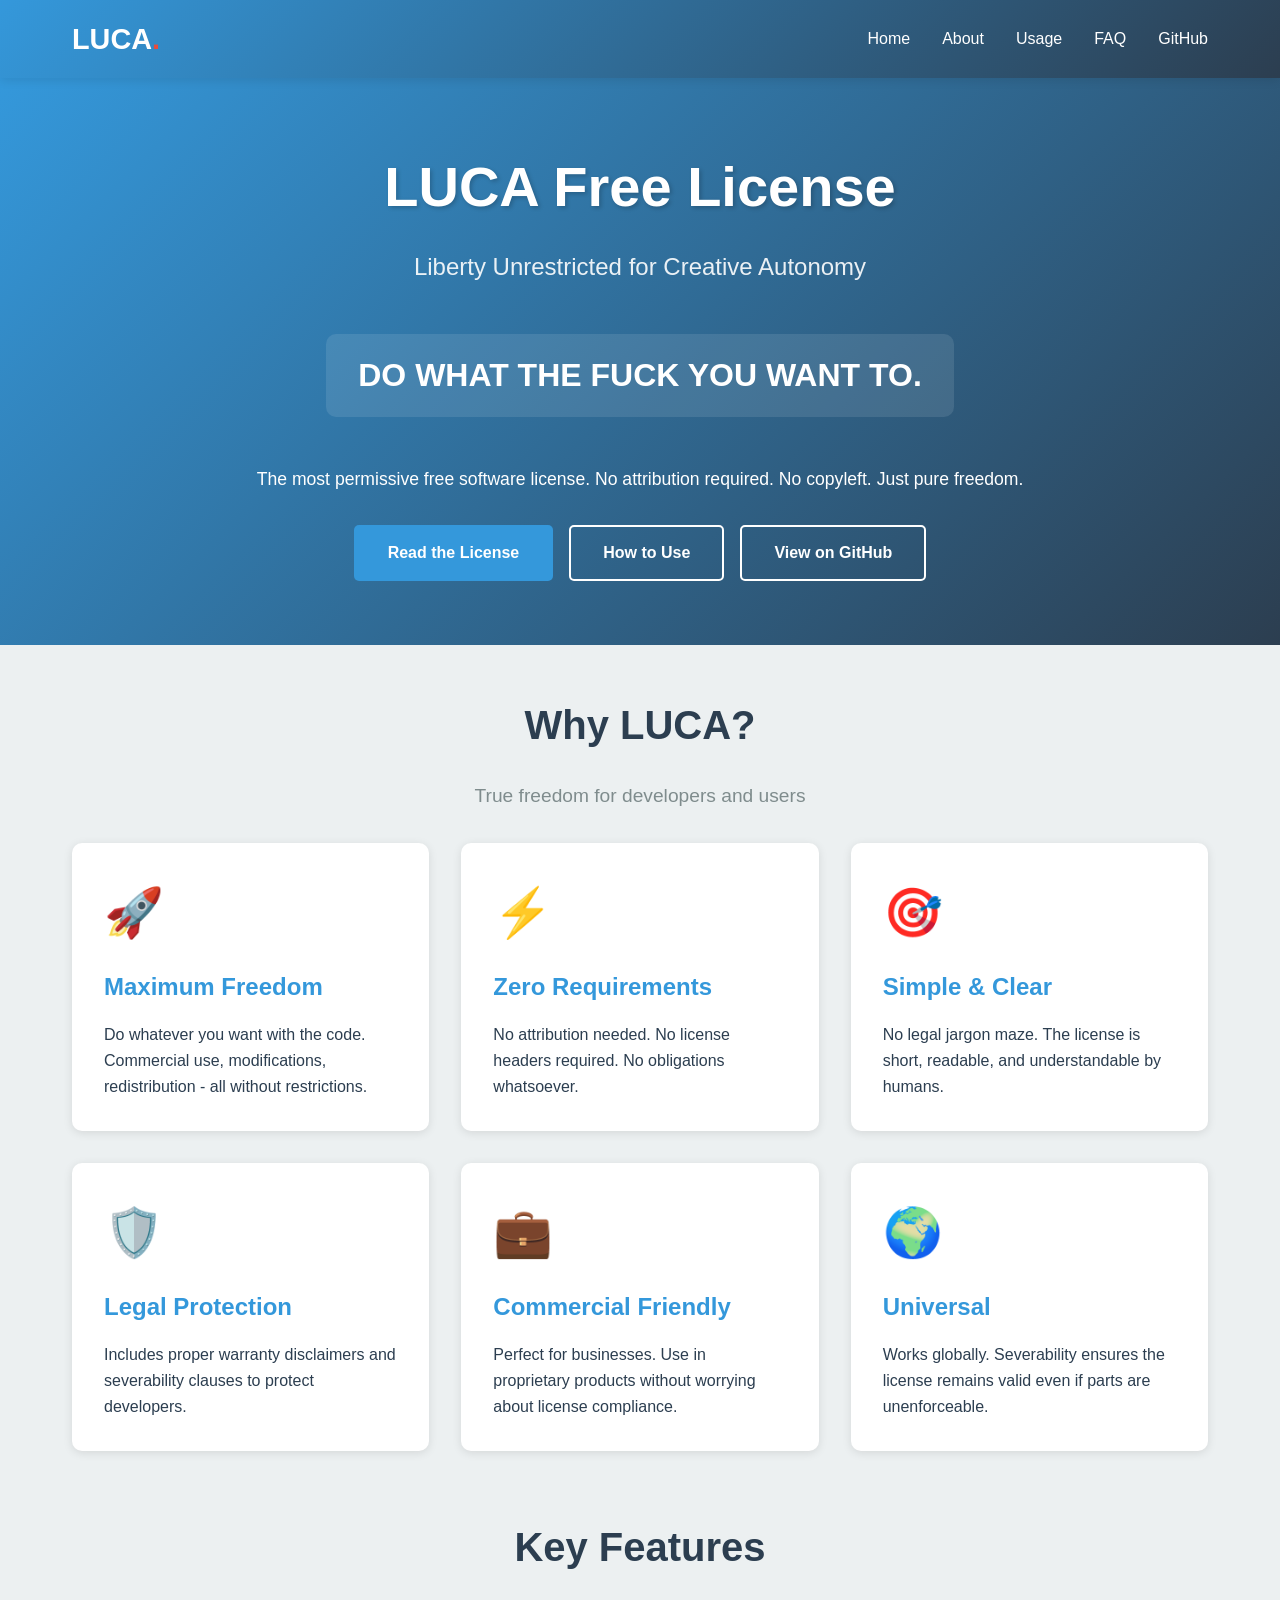
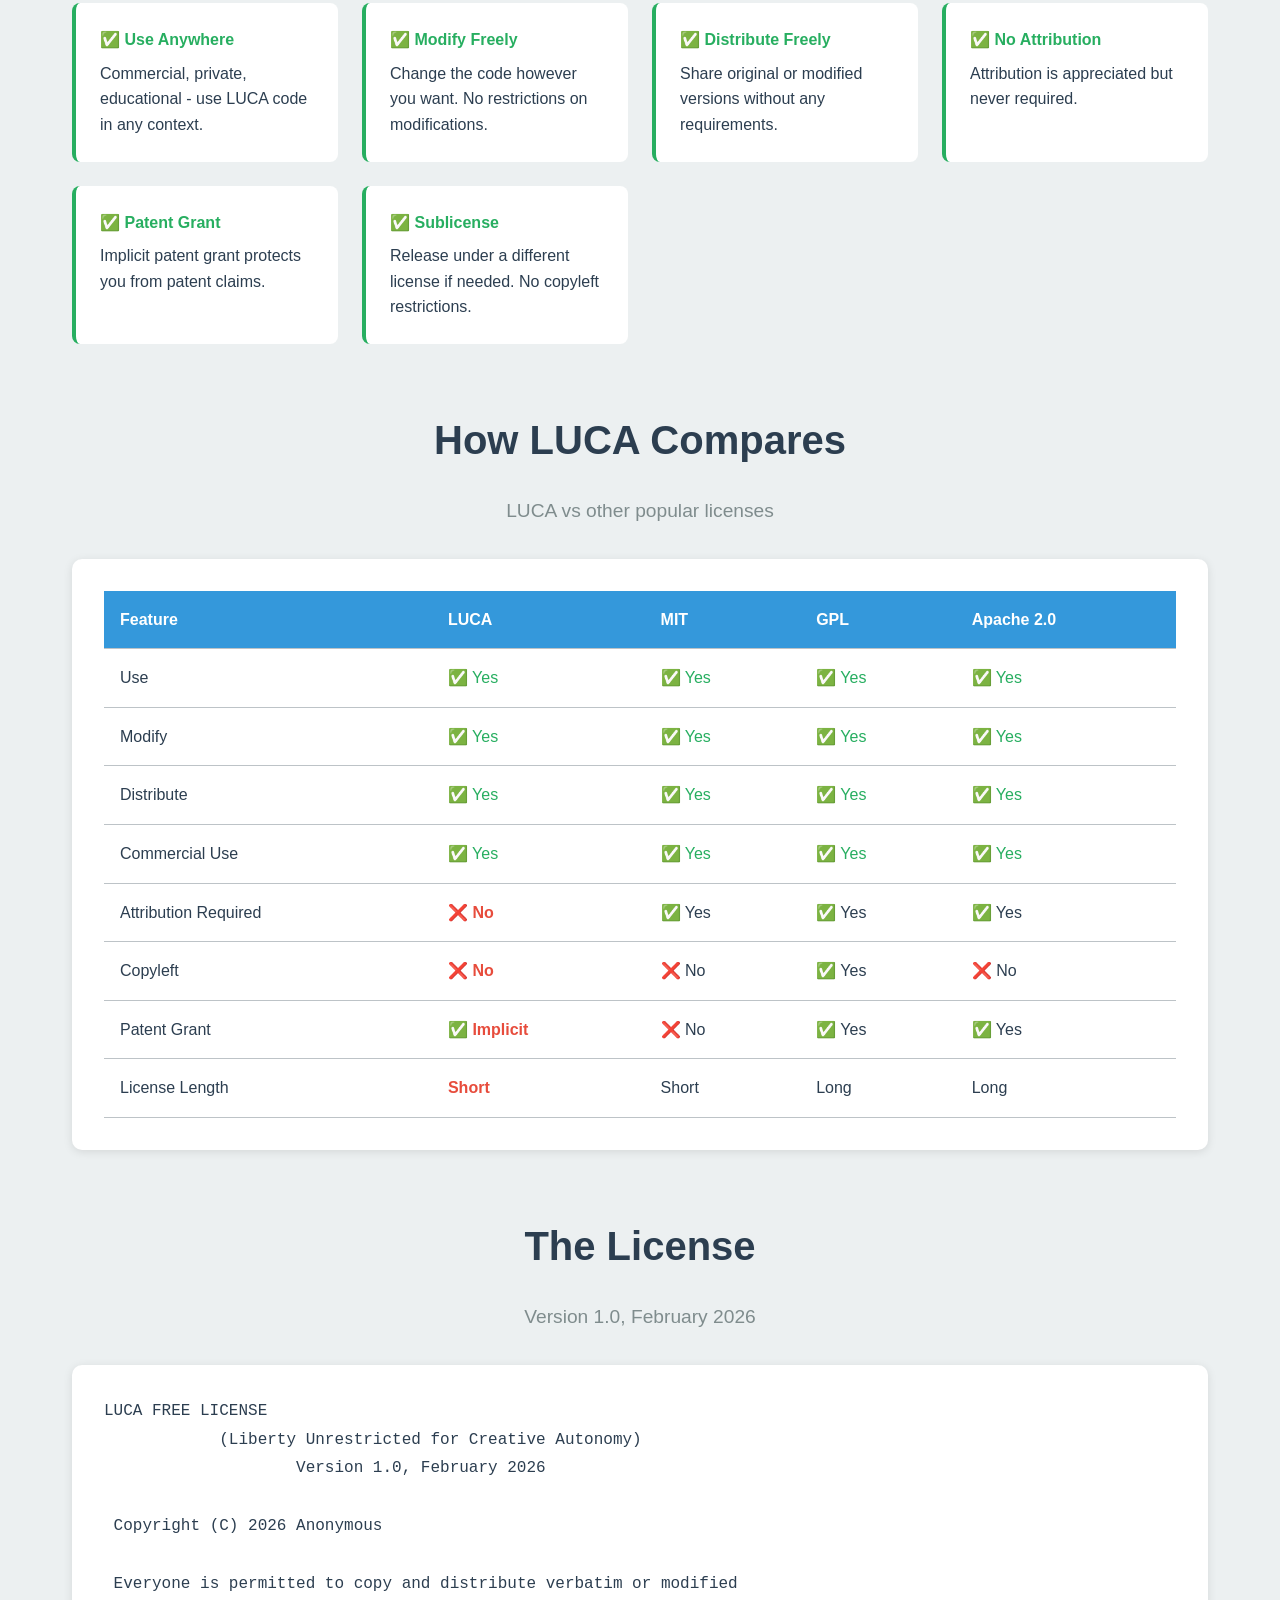
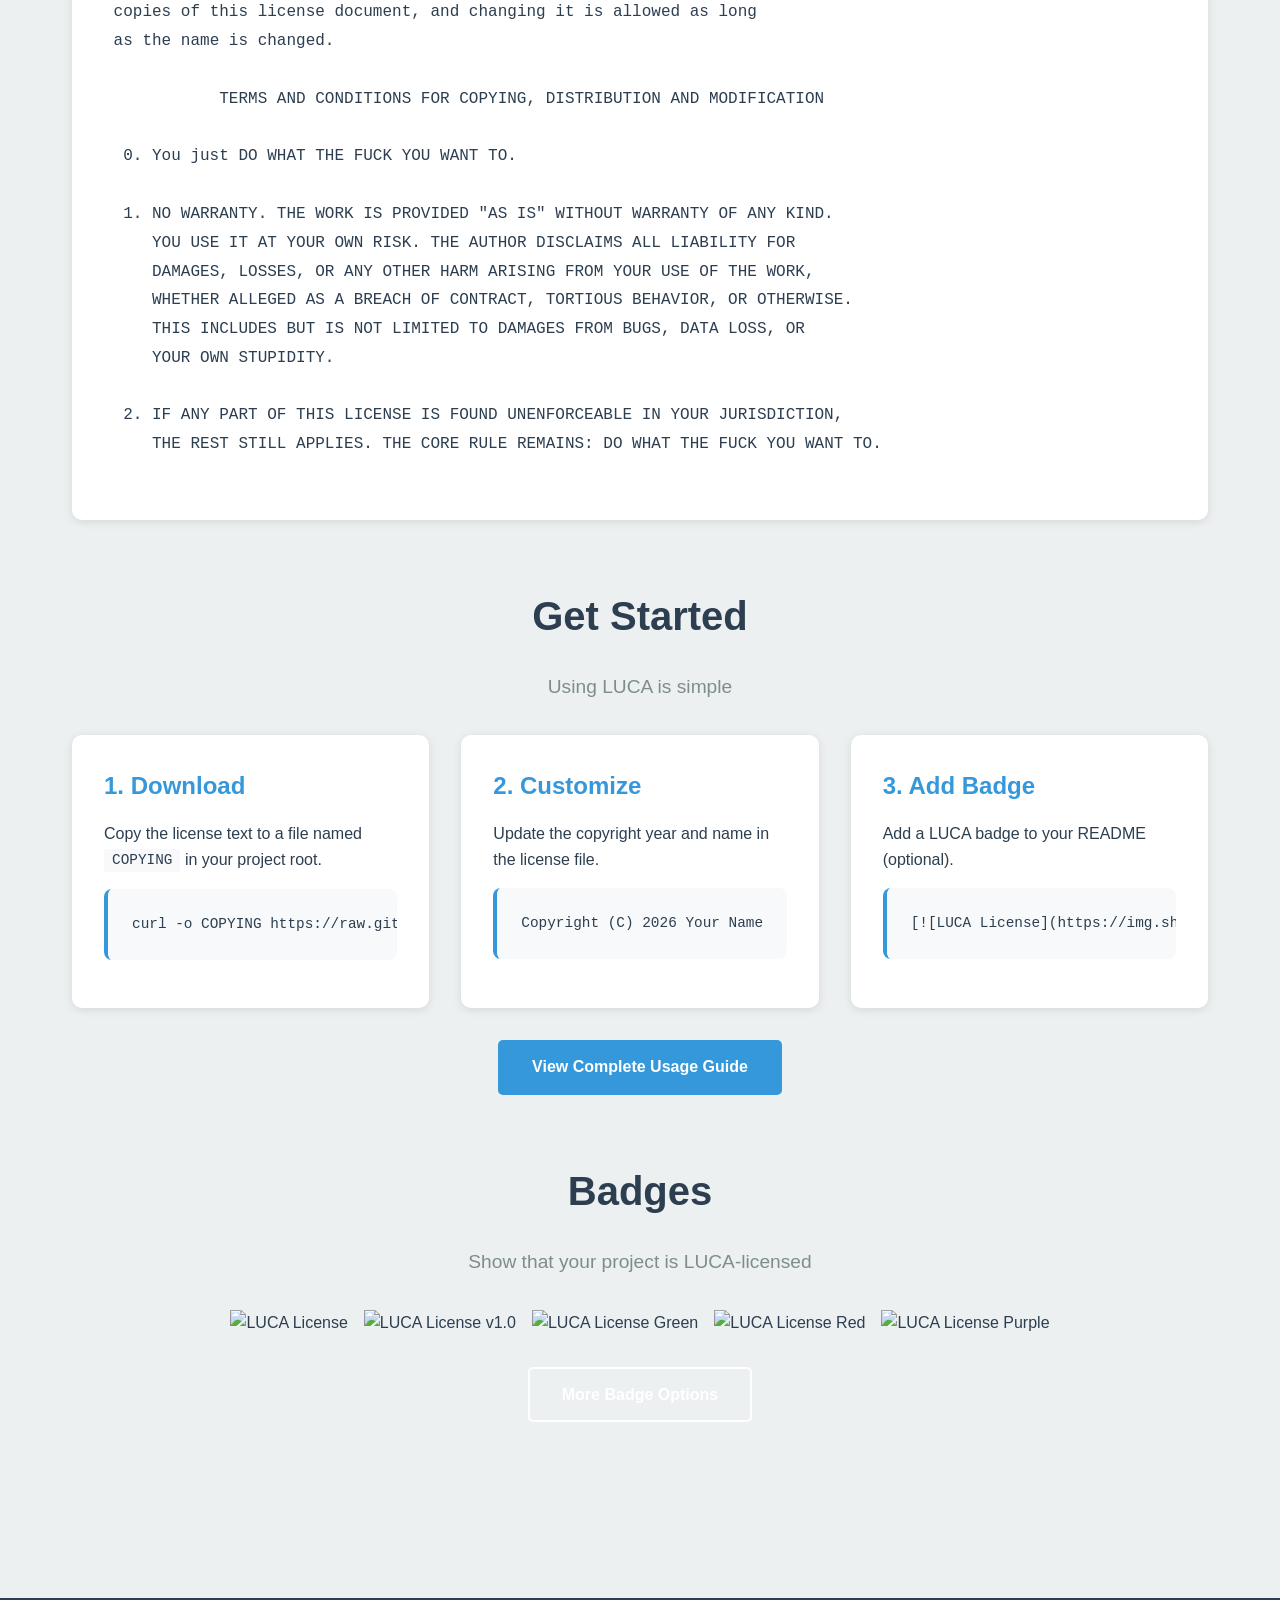
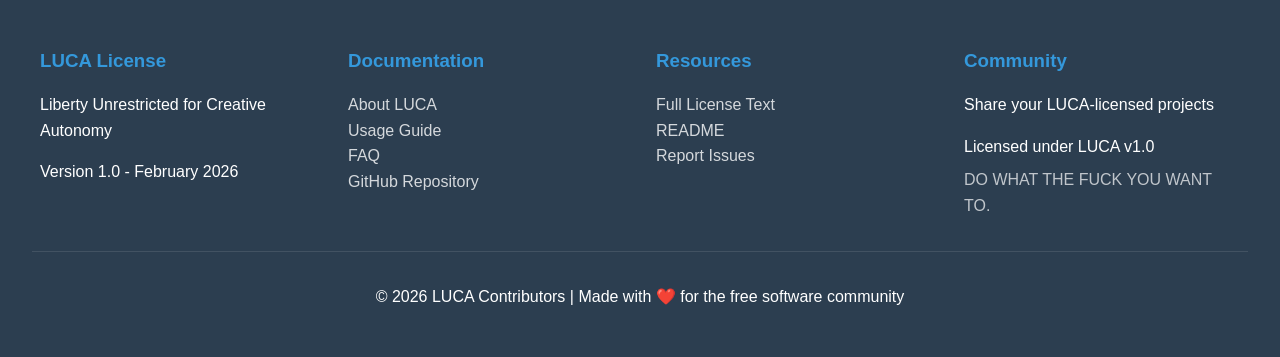
==== docs/index.html @ 8a2bb3f1 "Add comprehensive documentation and HTML website Co-authored-by: druvx13 <131332414+druvx13@users.no" ====
<!DOCTYPE html>
<html lang="en">
<head>
    <meta charset="UTF-8">
    <meta name="viewport" content="width=device-width, initial-scale=1.0">
    <meta name="description" content="LUCA Free License - Liberty Unrestricted for Creative Autonomy. A permissive free software license with maximum freedom.">
    <meta name="keywords" content="LUCA, license, free software, open source, permissive license">
    <meta name="author" content="LUCA Contributors">
    <title>LUCA Free License - Liberty Unrestricted for Creative Autonomy</title>
    <link rel="stylesheet" href="style.css">
</head>
<body>
    <header>
        <nav>
            <a href="index.html" class="logo">LUCA<span>.</span></a>
            <ul>
                <li><a href="index.html">Home</a></li>
                <li><a href="about.html">About</a></li>
                <li><a href="usage.html">Usage</a></li>
                <li><a href="faq.html">FAQ</a></li>
                <li><a href="https://github.com/druvx13/LUCA" target="_blank">GitHub</a></li>
            </ul>
        </nav>
    </header>

    <section class="hero">
        <h1>LUCA Free License</h1>
        <p class="subtitle">Liberty Unrestricted for Creative Autonomy</p>
        <div class="tagline">
            DO WHAT THE FUCK YOU WANT TO.
        </div>
        <p style="font-size: 1.1rem; max-width: 800px; margin: 1rem auto;">
            The most permissive free software license. No attribution required. No copyleft. Just pure freedom.
        </p>
        <div class="hero-buttons">
            <a href="#license" class="btn btn-primary">Read the License</a>
            <a href="usage.html" class="btn btn-secondary">How to Use</a>
            <a href="https://github.com/druvx13/LUCA" class="btn btn-secondary" target="_blank">View on GitHub</a>
        </div>
    </section>

    <div class="container">
        <section class="section">
            <h2 class="section-title">Why LUCA?</h2>
            <p class="section-subtitle">True freedom for developers and users</p>
            
            <div class="cards">
                <div class="card">
                    <div class="card-icon">🚀</div>
                    <h3>Maximum Freedom</h3>
                    <p>Do whatever you want with the code. Commercial use, modifications, redistribution - all without restrictions.</p>
                </div>
                
                <div class="card">
                    <div class="card-icon">⚡</div>
                    <h3>Zero Requirements</h3>
                    <p>No attribution needed. No license headers required. No obligations whatsoever.</p>
                </div>
                
                <div class="card">
                    <div class="card-icon">🎯</div>
                    <h3>Simple & Clear</h3>
                    <p>No legal jargon maze. The license is short, readable, and understandable by humans.</p>
                </div>
                
                <div class="card">
                    <div class="card-icon">🛡️</div>
                    <h3>Legal Protection</h3>
                    <p>Includes proper warranty disclaimers and severability clauses to protect developers.</p>
                </div>
                
                <div class="card">
                    <div class="card-icon">💼</div>
                    <h3>Commercial Friendly</h3>
                    <p>Perfect for businesses. Use in proprietary products without worrying about license compliance.</p>
                </div>
                
                <div class="card">
                    <div class="card-icon">🌍</div>
                    <h3>Universal</h3>
                    <p>Works globally. Severability ensures the license remains valid even if parts are unenforceable.</p>
                </div>
            </div>
        </section>

        <section class="section">
            <h2 class="section-title">Key Features</h2>
            
            <div class="features">
                <div class="feature success">
                    <h4 class="icon-check">Use Anywhere</h4>
                    <p>Commercial, private, educational - use LUCA code in any context.</p>
                </div>
                
                <div class="feature success">
                    <h4 class="icon-check">Modify Freely</h4>
                    <p>Change the code however you want. No restrictions on modifications.</p>
                </div>
                
                <div class="feature success">
                    <h4 class="icon-check">Distribute Freely</h4>
                    <p>Share original or modified versions without any requirements.</p>
                </div>
                
                <div class="feature success">
                    <h4 class="icon-check">No Attribution</h4>
                    <p>Attribution is appreciated but never required.</p>
                </div>
                
                <div class="feature success">
                    <h4 class="icon-check">Patent Grant</h4>
                    <p>Implicit patent grant protects you from patent claims.</p>
                </div>
                
                <div class="feature success">
                    <h4 class="icon-check">Sublicense</h4>
                    <p>Release under a different license if needed. No copyleft restrictions.</p>
                </div>
            </div>
        </section>

        <section class="section">
            <h2 class="section-title">How LUCA Compares</h2>
            <p class="section-subtitle">LUCA vs other popular licenses</p>
            
            <div class="table-container">
                <table>
                    <thead>
                        <tr>
                            <th>Feature</th>
                            <th>LUCA</th>
                            <th>MIT</th>
                            <th>GPL</th>
                            <th>Apache 2.0</th>
                        </tr>
                    </thead>
                    <tbody>
                        <tr>
                            <td>Use</td>
                            <td class="success-text">✅ Yes</td>
                            <td class="success-text">✅ Yes</td>
                            <td class="success-text">✅ Yes</td>
                            <td class="success-text">✅ Yes</td>
                        </tr>
                        <tr>
                            <td>Modify</td>
                            <td class="success-text">✅ Yes</td>
                            <td class="success-text">✅ Yes</td>
                            <td class="success-text">✅ Yes</td>
                            <td class="success-text">✅ Yes</td>
                        </tr>
                        <tr>
                            <td>Distribute</td>
                            <td class="success-text">✅ Yes</td>
                            <td class="success-text">✅ Yes</td>
                            <td class="success-text">✅ Yes</td>
                            <td class="success-text">✅ Yes</td>
                        </tr>
                        <tr>
                            <td>Commercial Use</td>
                            <td class="success-text">✅ Yes</td>
                            <td class="success-text">✅ Yes</td>
                            <td class="success-text">✅ Yes</td>
                            <td class="success-text">✅ Yes</td>
                        </tr>
                        <tr>
                            <td>Attribution Required</td>
                            <td class="highlight">❌ No</td>
                            <td>✅ Yes</td>
                            <td>✅ Yes</td>
                            <td>✅ Yes</td>
                        </tr>
                        <tr>
                            <td>Copyleft</td>
                            <td class="highlight">❌ No</td>
                            <td>❌ No</td>
                            <td>✅ Yes</td>
                            <td>❌ No</td>
                        </tr>
                        <tr>
                            <td>Patent Grant</td>
                            <td class="highlight">✅ Implicit</td>
                            <td>❌ No</td>
                            <td>✅ Yes</td>
                            <td>✅ Yes</td>
                        </tr>
                        <tr>
                            <td>License Length</td>
                            <td class="highlight">Short</td>
                            <td>Short</td>
                            <td>Long</td>
                            <td>Long</td>
                        </tr>
                    </tbody>
                </table>
            </div>
        </section>

        <section class="section" id="license">
            <h2 class="section-title">The License</h2>
            <p class="section-subtitle">Version 1.0, February 2026</p>
            
            <div class="license-text">LUCA FREE LICENSE
            (Liberty Unrestricted for Creative Autonomy)
                    Version 1.0, February 2026

 Copyright (C) 2026 Anonymous

 Everyone is permitted to copy and distribute verbatim or modified
 copies of this license document, and changing it is allowed as long
 as the name is changed.

            TERMS AND CONDITIONS FOR COPYING, DISTRIBUTION AND MODIFICATION

  0. You just DO WHAT THE FUCK YOU WANT TO.

  1. NO WARRANTY. THE WORK IS PROVIDED "AS IS" WITHOUT WARRANTY OF ANY KIND.
     YOU USE IT AT YOUR OWN RISK. THE AUTHOR DISCLAIMS ALL LIABILITY FOR
     DAMAGES, LOSSES, OR ANY OTHER HARM ARISING FROM YOUR USE OF THE WORK,
     WHETHER ALLEGED AS A BREACH OF CONTRACT, TORTIOUS BEHAVIOR, OR OTHERWISE.
     THIS INCLUDES BUT IS NOT LIMITED TO DAMAGES FROM BUGS, DATA LOSS, OR
     YOUR OWN STUPIDITY.

  2. IF ANY PART OF THIS LICENSE IS FOUND UNENFORCEABLE IN YOUR JURISDICTION,
     THE REST STILL APPLIES. THE CORE RULE REMAINS: DO WHAT THE FUCK YOU WANT TO.
            </div>
        </section>

        <section class="section">
            <h2 class="section-title">Get Started</h2>
            <p class="section-subtitle">Using LUCA is simple</p>
            
            <div class="cards">
                <div class="card">
                    <h3>1. Download</h3>
                    <p>Copy the license text to a file named <code>COPYING</code> in your project root.</p>
                    <pre><code>curl -o COPYING https://raw.githubusercontent.com/druvx13/LUCA/main/COPYING</code></pre>
                </div>
                
                <div class="card">
                    <h3>2. Customize</h3>
                    <p>Update the copyright year and name in the license file.</p>
                    <pre><code>Copyright (C) 2026 Your Name</code></pre>
                </div>
                
                <div class="card">
                    <h3>3. Add Badge</h3>
                    <p>Add a LUCA badge to your README (optional).</p>
                    <pre><code>[![LUCA License](https://img.shields.io/badge/License-LUCA-blue.svg)](https://github.com/druvx13/LUCA)</code></pre>
                </div>
            </div>
            
            <div class="text-center mt-2">
                <a href="usage.html" class="btn btn-primary">View Complete Usage Guide</a>
            </div>
        </section>

        <section class="section">
            <h2 class="section-title">Badges</h2>
            <p class="section-subtitle">Show that your project is LUCA-licensed</p>
            
            <div class="badges">
                <img src="https://img.shields.io/badge/License-LUCA-blue.svg" alt="LUCA License">
                <img src="https://img.shields.io/badge/License-LUCA%20v1.0-blue.svg" alt="LUCA License v1.0">
                <img src="https://img.shields.io/badge/License-LUCA-green.svg" alt="LUCA License Green">
                <img src="https://img.shields.io/badge/License-LUCA-red.svg" alt="LUCA License Red">
                <img src="https://img.shields.io/badge/License-LUCA-purple.svg" alt="LUCA License Purple">
            </div>
            
            <div class="text-center mt-2">
                <a href="usage.html#badges" class="btn btn-secondary">More Badge Options</a>
            </div>
        </section>
    </div>

    <footer>
        <div class="footer-content">
            <div class="footer-section">
                <h3>LUCA License</h3>
                <p>Liberty Unrestricted for Creative Autonomy</p>
                <p style="margin-top: 1rem;">Version 1.0 - February 2026</p>
            </div>
            
            <div class="footer-section">
                <h3>Documentation</h3>
                <ul>
                    <li><a href="about.html">About LUCA</a></li>
                    <li><a href="usage.html">Usage Guide</a></li>
                    <li><a href="faq.html">FAQ</a></li>
                    <li><a href="https://github.com/druvx13/LUCA">GitHub Repository</a></li>
                </ul>
            </div>
            
            <div class="footer-section">
                <h3>Resources</h3>
                <ul>
                    <li><a href="https://github.com/druvx13/LUCA/blob/main/COPYING">Full License Text</a></li>
                    <li><a href="https://github.com/druvx13/LUCA/blob/main/README.md">README</a></li>
                    <li><a href="https://github.com/druvx13/LUCA/issues">Report Issues</a></li>
                </ul>
            </div>
            
            <div class="footer-section">
                <h3>Community</h3>
                <p>Share your LUCA-licensed projects</p>
                <p style="margin-top: 1rem;">Licensed under LUCA v1.0</p>
                <p style="margin-top: 0.5rem; opacity: 0.7;">DO WHAT THE FUCK YOU WANT TO.</p>
            </div>
        </div>
        
        <div class="footer-bottom">
            <p>&copy; 2026 LUCA Contributors | Made with ❤️ for the free software community</p>
        </div>
    </footer>
</body>
</html>
---- docs/style.css ----
/* LUCA Free License Website Styles */

:root {
    --primary-color: #3498db;
    --secondary-color: #2c3e50;
    --accent-color: #e74c3c;
    --success-color: #27ae60;
    --background-color: #ecf0f1;
    --card-background: #ffffff;
    --text-color: #2c3e50;
    --text-light: #7f8c8d;
    --border-color: #bdc3c7;
    --code-background: #f8f9fa;
    --shadow: 0 2px 10px rgba(0,0,0,0.1);
    --shadow-hover: 0 4px 20px rgba(0,0,0,0.15);
}

* {
    margin: 0;
    padding: 0;
    box-sizing: border-box;
}

body {
    font-family: -apple-system, BlinkMacSystemFont, 'Segoe UI', 'Roboto', 'Oxygen', 'Ubuntu', 'Cantarell', 'Fira Sans', 'Droid Sans', 'Helvetica Neue', sans-serif;
    line-height: 1.6;
    color: var(--text-color);
    background-color: var(--background-color);
}

/* Header Styles */
header {
    background: linear-gradient(135deg, var(--primary-color) 0%, var(--secondary-color) 100%);
    color: white;
    padding: 1rem 0;
    box-shadow: var(--shadow);
    position: sticky;
    top: 0;
    z-index: 1000;
}

nav {
    max-width: 1200px;
    margin: 0 auto;
    padding: 0 2rem;
    display: flex;
    justify-content: space-between;
    align-items: center;
}

.logo {
    font-size: 1.8rem;
    font-weight: bold;
    text-decoration: none;
    color: white;
}

.logo span {
    color: var(--accent-color);
}

nav ul {
    list-style: none;
    display: flex;
    gap: 2rem;
}

nav a {
    color: white;
    text-decoration: none;
    font-weight: 500;
    transition: opacity 0.3s;
}

nav a:hover {
    opacity: 0.8;
}

/* Hero Section */
.hero {
    background: linear-gradient(135deg, var(--primary-color) 0%, var(--secondary-color) 100%);
    color: white;
    padding: 4rem 2rem;
    text-align: center;
}

.hero h1 {
    font-size: 3.5rem;
    margin-bottom: 1rem;
    text-shadow: 2px 2px 4px rgba(0,0,0,0.2);
}

.hero .subtitle {
    font-size: 1.5rem;
    margin-bottom: 1rem;
    opacity: 0.9;
}

.hero .tagline {
    font-size: 2rem;
    font-weight: bold;
    margin: 2rem 0;
    padding: 1rem 2rem;
    background: rgba(255,255,255,0.1);
    border-radius: 10px;
    display: inline-block;
}

.hero-buttons {
    margin-top: 2rem;
    display: flex;
    gap: 1rem;
    justify-content: center;
    flex-wrap: wrap;
}

/* Buttons */
.btn {
    display: inline-block;
    padding: 0.8rem 2rem;
    background: white;
    color: var(--primary-color);
    text-decoration: none;
    border-radius: 5px;
    font-weight: bold;
    transition: all 0.3s;
    border: 2px solid transparent;
}

.btn:hover {
    transform: translateY(-2px);
    box-shadow: var(--shadow-hover);
}

.btn-primary {
    background: var(--primary-color);
    color: white;
}

.btn-secondary {
    background: transparent;
    color: white;
    border: 2px solid white;
}

.btn-accent {
    background: var(--accent-color);
    color: white;
}

/* Main Content */
.container {
    max-width: 1200px;
    margin: 0 auto;
    padding: 3rem 2rem;
}

.section {
    margin-bottom: 4rem;
}

.section-title {
    font-size: 2.5rem;
    margin-bottom: 1.5rem;
    color: var(--secondary-color);
    text-align: center;
}

.section-subtitle {
    font-size: 1.2rem;
    color: var(--text-light);
    text-align: center;
    margin-bottom: 2rem;
}

/* Cards */
.cards {
    display: grid;
    grid-template-columns: repeat(auto-fit, minmax(300px, 1fr));
    gap: 2rem;
    margin-top: 2rem;
}

.card {
    background: var(--card-background);
    padding: 2rem;
    border-radius: 10px;
    box-shadow: var(--shadow);
    transition: all 0.3s;
}

.card:hover {
    transform: translateY(-5px);
    box-shadow: var(--shadow-hover);
}

.card h3 {
    color: var(--primary-color);
    margin-bottom: 1rem;
    font-size: 1.5rem;
}

.card-icon {
    font-size: 3rem;
    margin-bottom: 1rem;
}

/* Features */
.features {
    display: grid;
    grid-template-columns: repeat(auto-fit, minmax(250px, 1fr));
    gap: 1.5rem;
}

.feature {
    background: var(--card-background);
    padding: 1.5rem;
    border-radius: 8px;
    border-left: 4px solid var(--primary-color);
}

.feature h4 {
    color: var(--primary-color);
    margin-bottom: 0.5rem;
}

.feature.success {
    border-left-color: var(--success-color);
}

.feature.success h4 {
    color: var(--success-color);
}

/* Comparison Table */
.table-container {
    overflow-x: auto;
    background: var(--card-background);
    padding: 2rem;
    border-radius: 10px;
    box-shadow: var(--shadow);
}

table {
    width: 100%;
    border-collapse: collapse;
}

th, td {
    padding: 1rem;
    text-align: left;
    border-bottom: 1px solid var(--border-color);
}

th {
    background: var(--primary-color);
    color: white;
    font-weight: bold;
}

tr:hover {
    background: var(--code-background);
}

/* Code Blocks */
pre {
    background: var(--code-background);
    padding: 1.5rem;
    border-radius: 8px;
    overflow-x: auto;
    border-left: 4px solid var(--primary-color);
    margin: 1rem 0;
}

code {
    font-family: 'Courier New', Courier, monospace;
    background: var(--code-background);
    padding: 0.2rem 0.5rem;
    border-radius: 3px;
    font-size: 0.9rem;
}

pre code {
    background: none;
    padding: 0;
}

/* License Text */
.license-text {
    background: var(--card-background);
    padding: 2rem;
    border-radius: 10px;
    box-shadow: var(--shadow);
    font-family: 'Courier New', Courier, monospace;
    white-space: pre-wrap;
    line-height: 1.8;
}

/* Badges */
.badges {
    display: flex;
    gap: 1rem;
    flex-wrap: wrap;
    margin: 2rem 0;
    justify-content: center;
}

.badge {
    padding: 0.5rem 1rem;
    background: var(--primary-color);
    color: white;
    border-radius: 20px;
    font-size: 0.9rem;
    font-weight: bold;
}

/* FAQ */
.faq-item {
    background: var(--card-background);
    padding: 1.5rem;
    margin-bottom: 1rem;
    border-radius: 8px;
    box-shadow: var(--shadow);
}

.faq-item h3 {
    color: var(--primary-color);
    margin-bottom: 0.5rem;
}

.faq-item strong {
    color: var(--accent-color);
}

/* Footer */
footer {
    background: var(--secondary-color);
    color: white;
    padding: 3rem 2rem;
    margin-top: 4rem;
}

.footer-content {
    max-width: 1200px;
    margin: 0 auto;
    display: grid;
    grid-template-columns: repeat(auto-fit, minmax(250px, 1fr));
    gap: 2rem;
}

.footer-section h3 {
    margin-bottom: 1rem;
    color: var(--primary-color);
}

.footer-section ul {
    list-style: none;
}

.footer-section a {
    color: white;
    text-decoration: none;
    opacity: 0.8;
    transition: opacity 0.3s;
}

.footer-section a:hover {
    opacity: 1;
}

.footer-bottom {
    text-align: center;
    margin-top: 2rem;
    padding-top: 2rem;
    border-top: 1px solid rgba(255,255,255,0.1);
}

/* Responsive */
@media (max-width: 768px) {
    .hero h1 {
        font-size: 2.5rem;
    }
    
    .hero .subtitle {
        font-size: 1.2rem;
    }
    
    .hero .tagline {
        font-size: 1.5rem;
    }
    
    nav ul {
        gap: 1rem;
    }
    
    .cards {
        grid-template-columns: 1fr;
    }
    
    .hero-buttons {
        flex-direction: column;
        align-items: center;
    }
    
    .btn {
        width: 100%;
        max-width: 300px;
        text-align: center;
    }
}

/* Utility Classes */
.text-center {
    text-align: center;
}

.mt-2 {
    margin-top: 2rem;
}

.mb-2 {
    margin-bottom: 2rem;
}

.highlight {
    color: var(--accent-color);
    font-weight: bold;
}

.success-text {
    color: var(--success-color);
}

/* Animations */
@keyframes fadeIn {
    from {
        opacity: 0;
        transform: translateY(20px);
    }
    to {
        opacity: 1;
        transform: translateY(0);
    }
}

.fade-in {
    animation: fadeIn 0.6s ease-out;
}

/* Check/Cross Icons */
.icon-check::before {
    content: "✅ ";
}

.icon-cross::before {
    content: "❌ ";
}

.icon-info::before {
    content: "ℹ️ ";
}
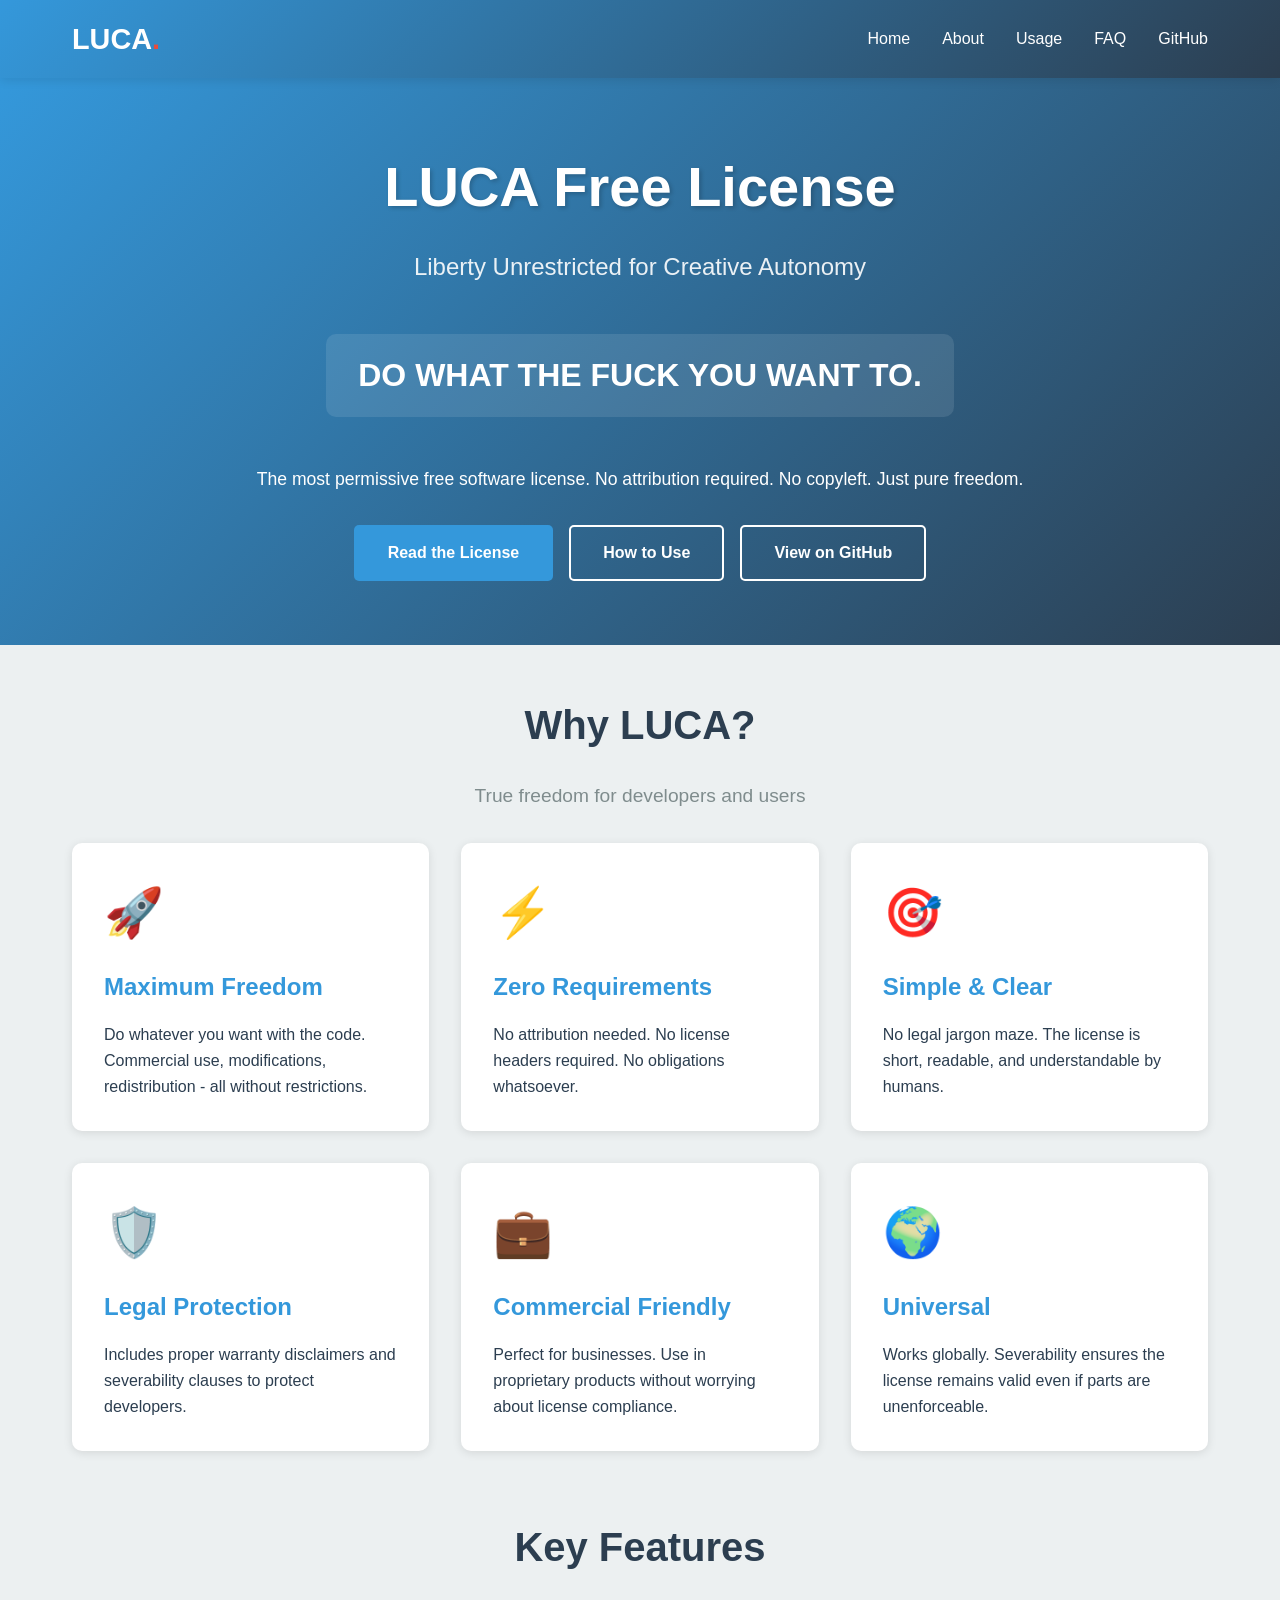
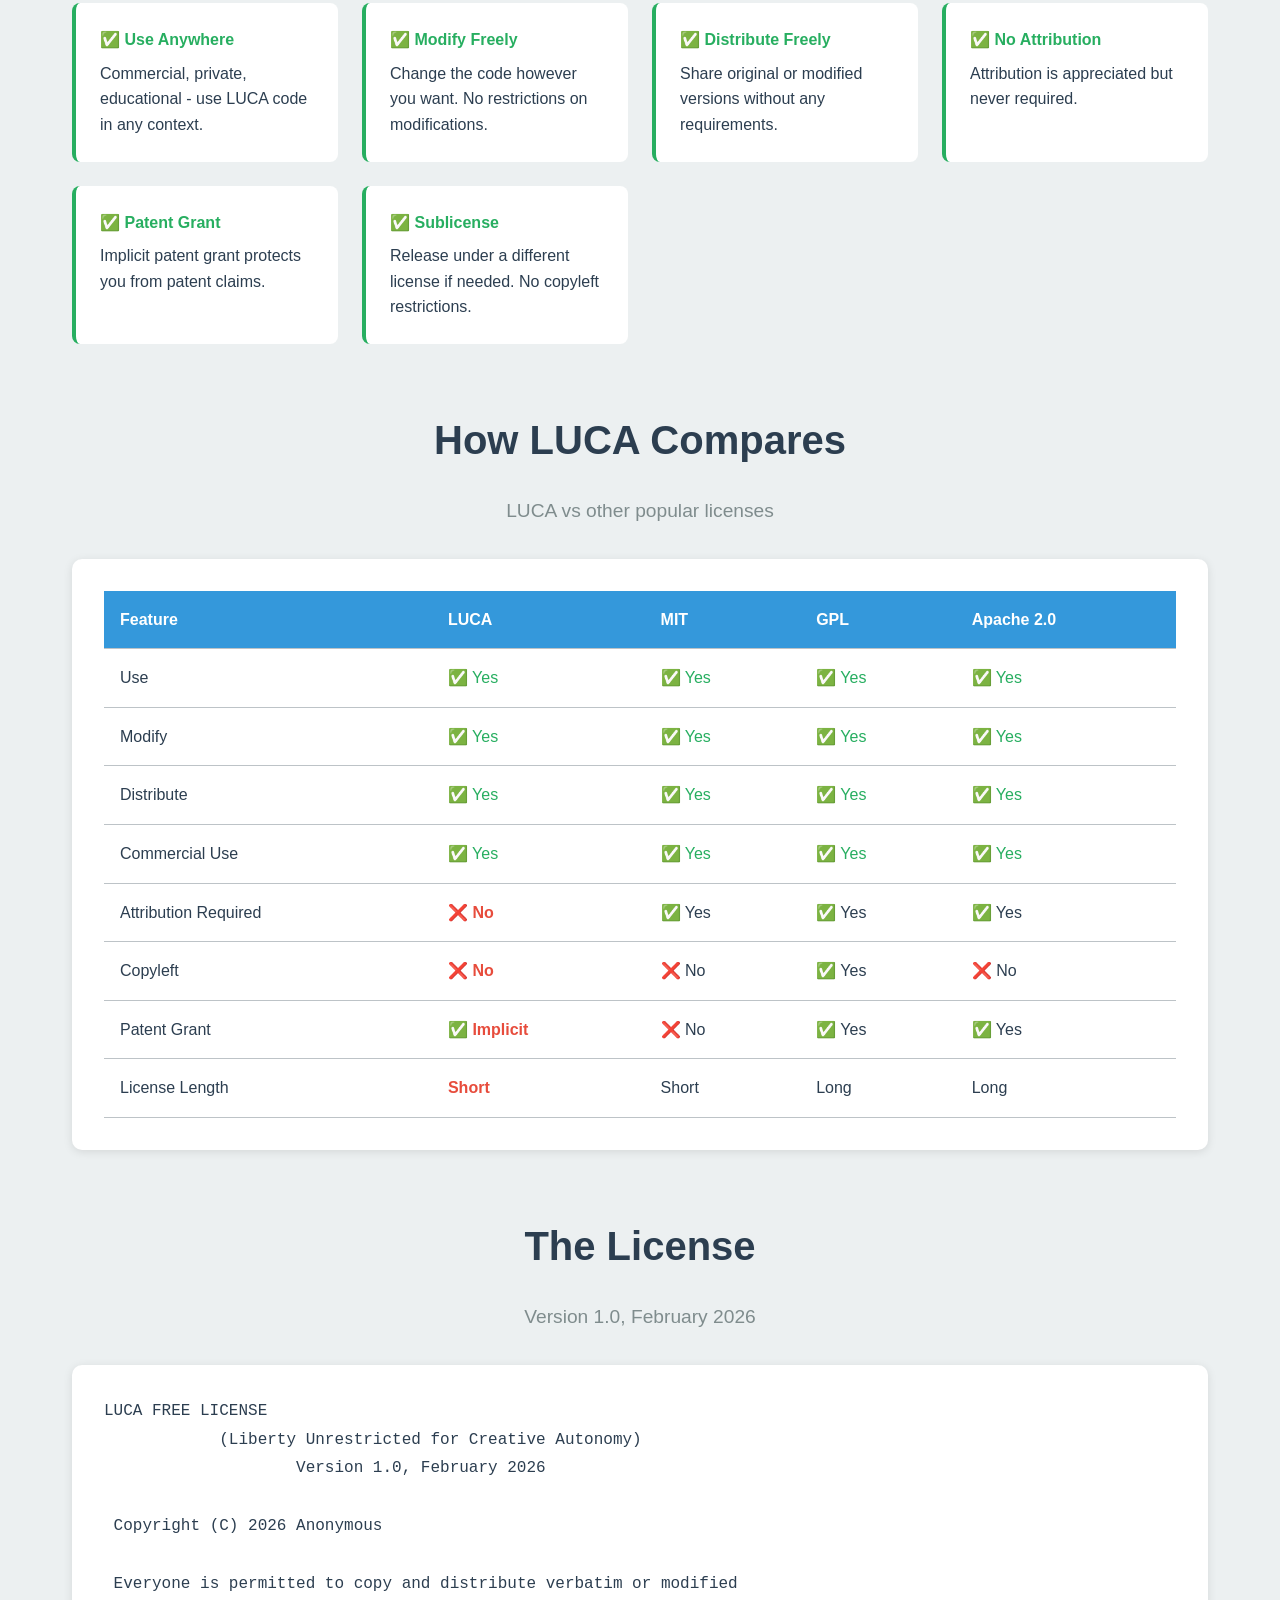
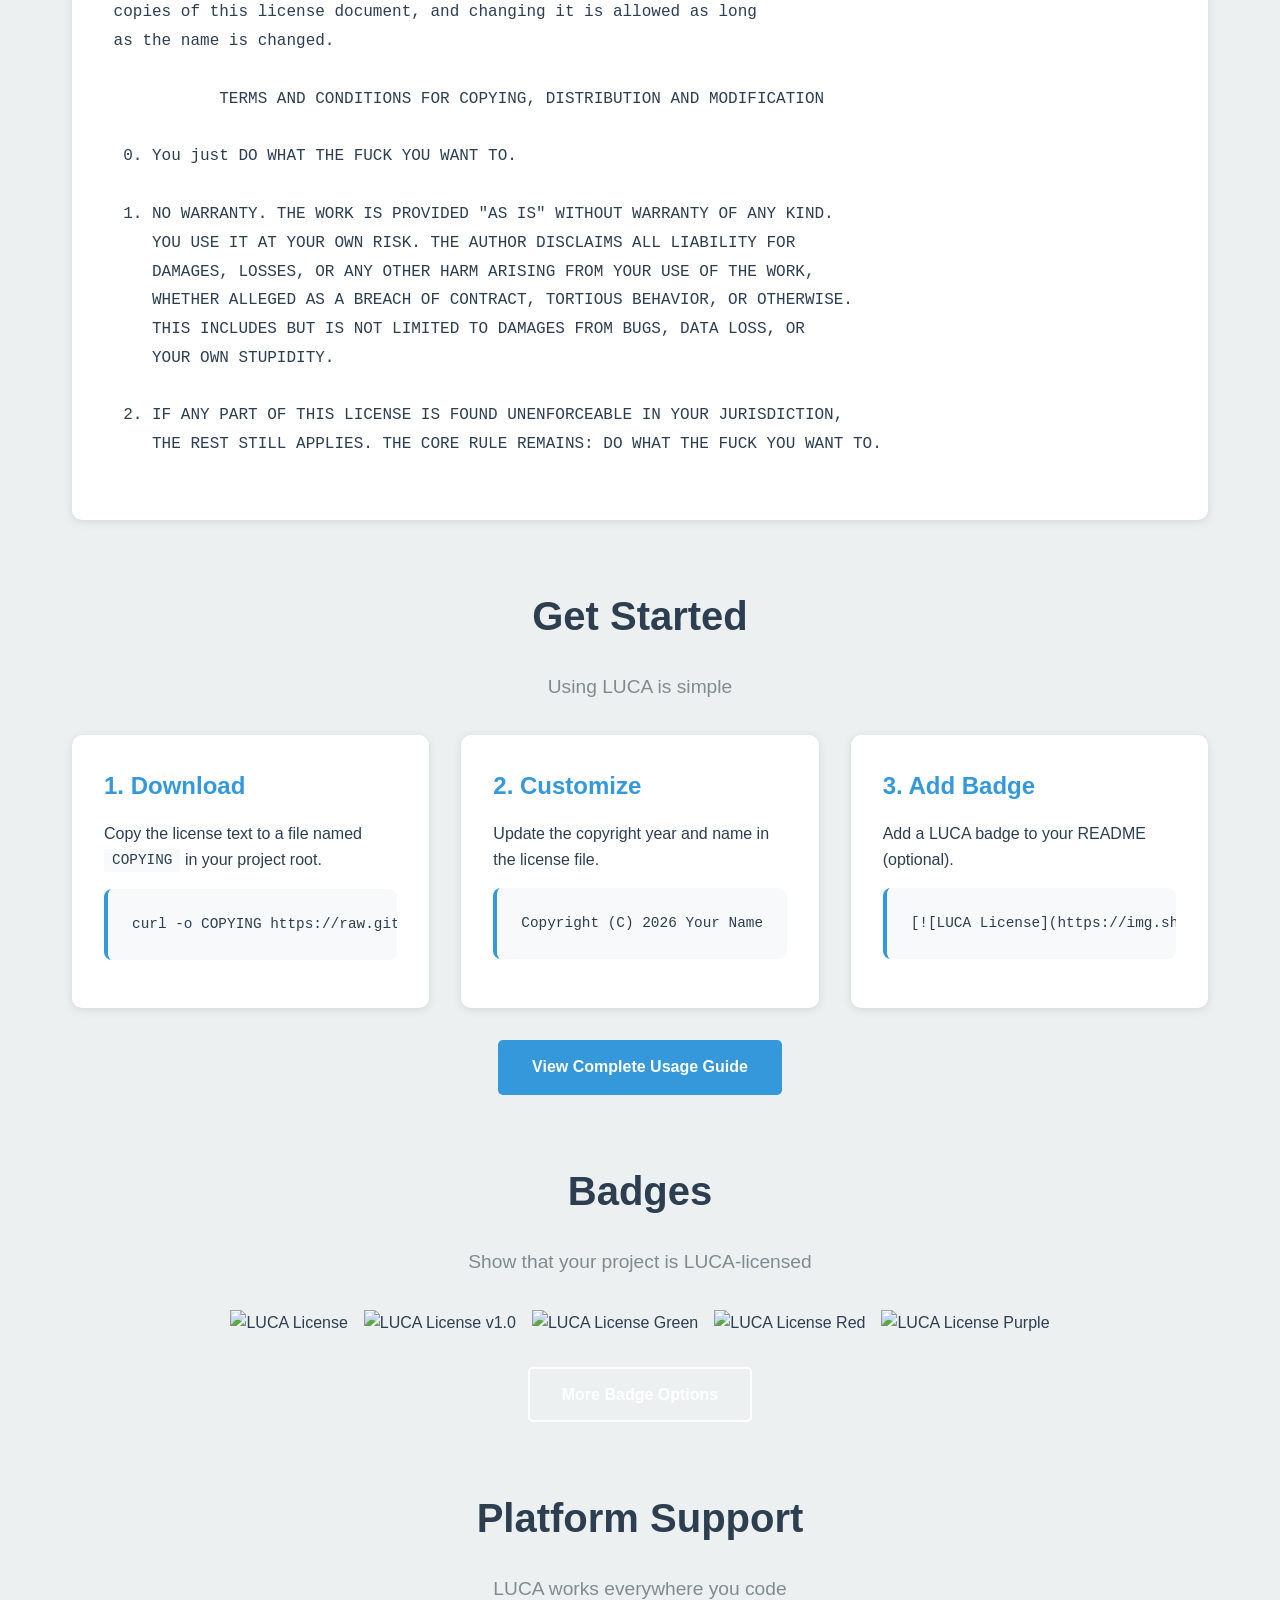
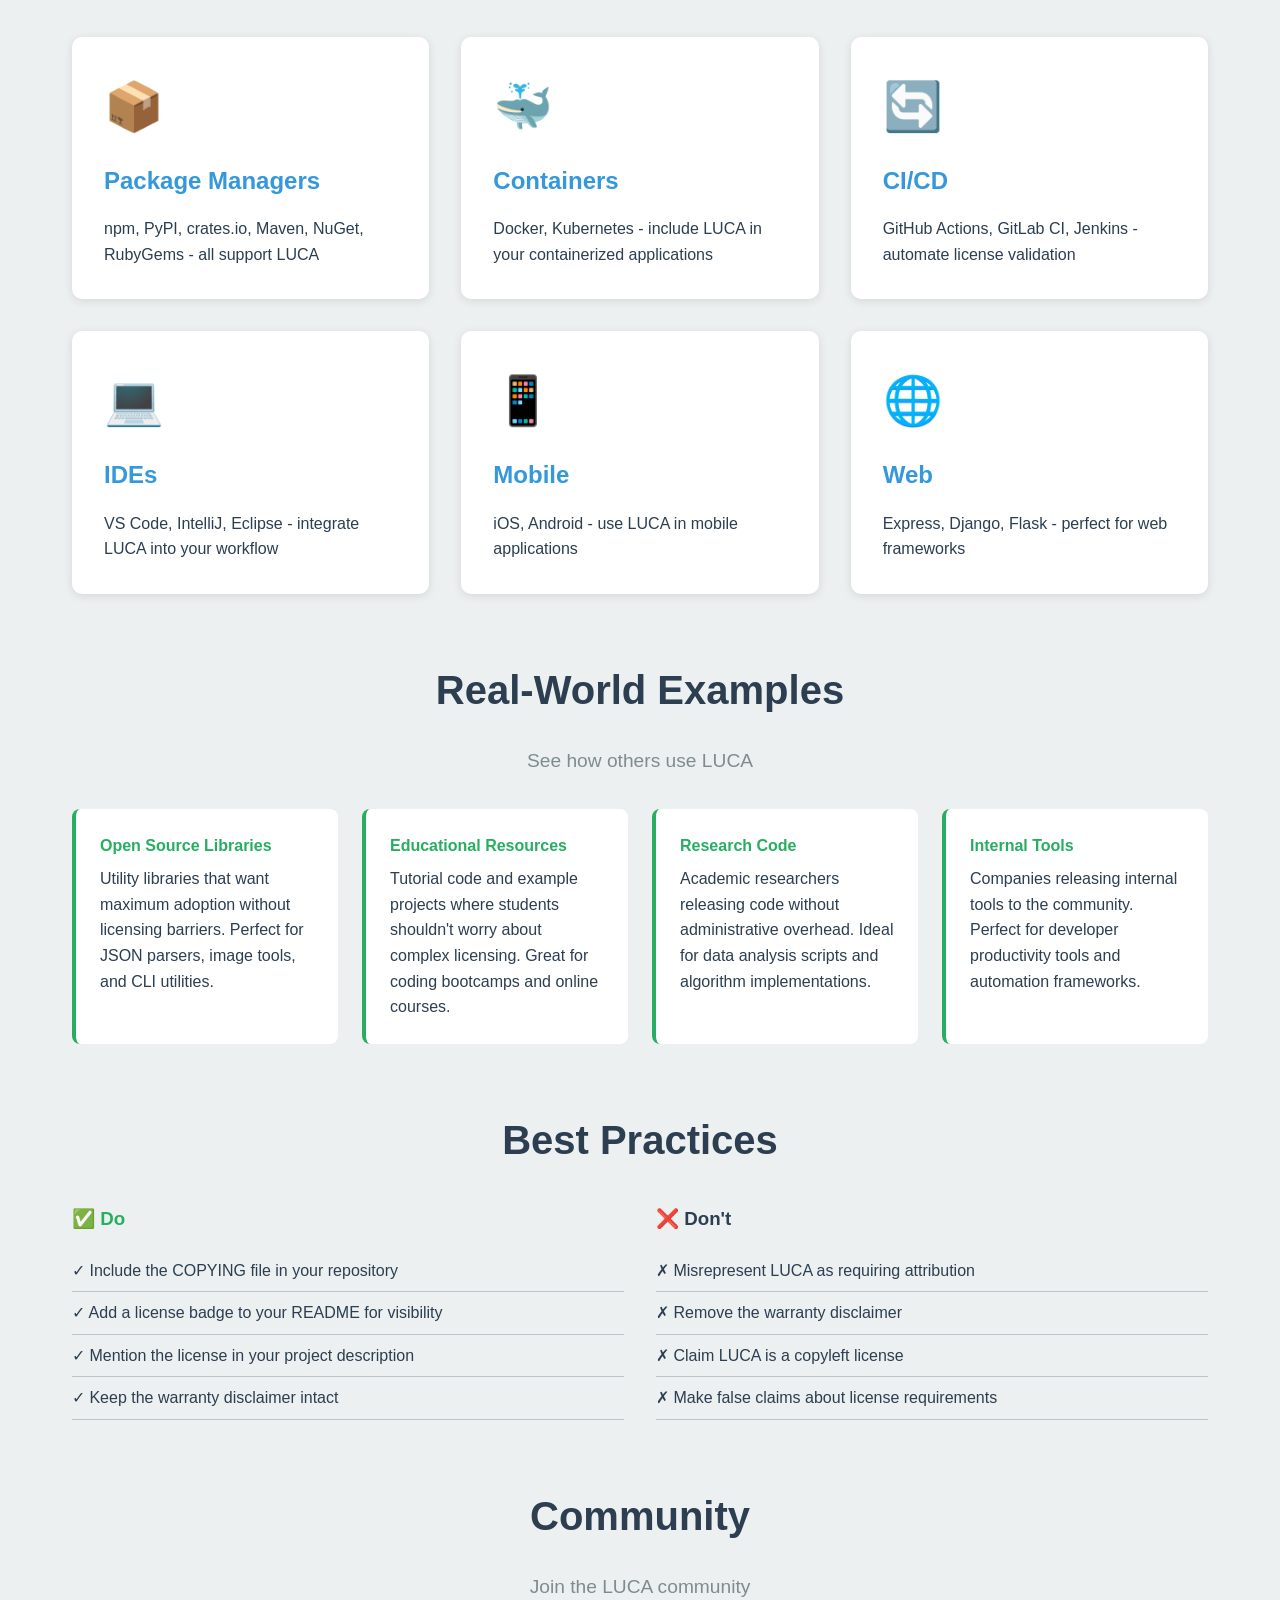
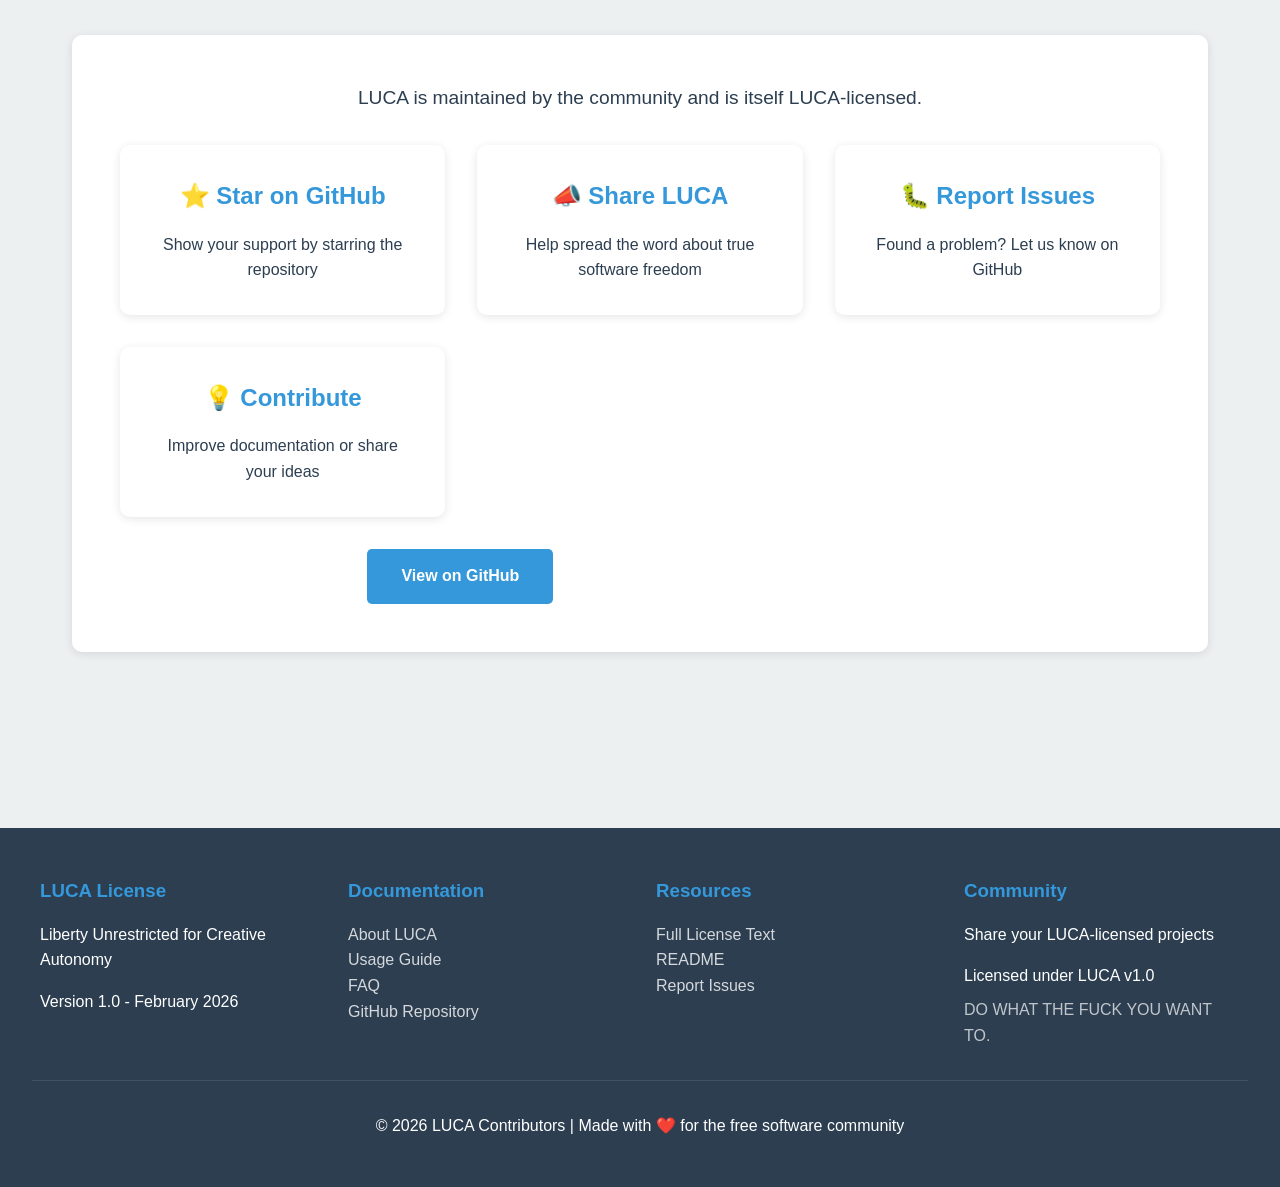
==== commit e61e22a4: "Extend HTML website documentation with comprehensive content Co-authored-by: druvx13 <131332414+druv" ====
--- a/docs/index.html
+++ b/docs/index.html
@@ -271,6 +271,157 @@
                 <a href="usage.html#badges" class="btn btn-secondary">More Badge Options</a>
             </div>
         </section>
+
+        <section class="section">
+            <h2 class="section-title">Platform Support</h2>
+            <p class="section-subtitle">LUCA works everywhere you code</p>
+            
+            <div class="cards">
+                <div class="card">
+                    <div class="card-icon">📦</div>
+                    <h3>Package Managers</h3>
+                    <p>npm, PyPI, crates.io, Maven, NuGet, RubyGems - all support LUCA</p>
+                </div>
+                
+                <div class="card">
+                    <div class="card-icon">🐳</div>
+                    <h3>Containers</h3>
+                    <p>Docker, Kubernetes - include LUCA in your containerized applications</p>
+                </div>
+                
+                <div class="card">
+                    <div class="card-icon">🔄</div>
+                    <h3>CI/CD</h3>
+                    <p>GitHub Actions, GitLab CI, Jenkins - automate license validation</p>
+                </div>
+                
+                <div class="card">
+                    <div class="card-icon">💻</div>
+                    <h3>IDEs</h3>
+                    <p>VS Code, IntelliJ, Eclipse - integrate LUCA into your workflow</p>
+                </div>
+                
+                <div class="card">
+                    <div class="card-icon">📱</div>
+                    <h3>Mobile</h3>
+                    <p>iOS, Android - use LUCA in mobile applications</p>
+                </div>
+                
+                <div class="card">
+                    <div class="card-icon">🌐</div>
+                    <h3>Web</h3>
+                    <p>Express, Django, Flask - perfect for web frameworks</p>
+                </div>
+            </div>
+        </section>
+
+        <section class="section">
+            <h2 class="section-title">Real-World Examples</h2>
+            <p class="section-subtitle">See how others use LUCA</p>
+            
+            <div class="features">
+                <div class="feature success">
+                    <h4>Open Source Libraries</h4>
+                    <p>Utility libraries that want maximum adoption without licensing barriers. Perfect for JSON parsers, image tools, and CLI utilities.</p>
+                </div>
+                
+                <div class="feature success">
+                    <h4>Educational Resources</h4>
+                    <p>Tutorial code and example projects where students shouldn't worry about complex licensing. Great for coding bootcamps and online courses.</p>
+                </div>
+                
+                <div class="feature success">
+                    <h4>Research Code</h4>
+                    <p>Academic researchers releasing code without administrative overhead. Ideal for data analysis scripts and algorithm implementations.</p>
+                </div>
+                
+                <div class="feature success">
+                    <h4>Internal Tools</h4>
+                    <p>Companies releasing internal tools to the community. Perfect for developer productivity tools and automation frameworks.</p>
+                </div>
+            </div>
+        </section>
+
+        <section class="section">
+            <h2 class="section-title">Best Practices</h2>
+            
+            <div style="display: grid; grid-template-columns: 1fr 1fr; gap: 2rem; margin-top: 2rem;">
+                <div>
+                    <h3 style="color: var(--success-color); margin-bottom: 1rem;">✅ Do</h3>
+                    <ul style="list-style: none; padding: 0;">
+                        <li style="padding: 0.5rem 0; border-bottom: 1px solid var(--border-color);">
+                            ✓ Include the COPYING file in your repository
+                        </li>
+                        <li style="padding: 0.5rem 0; border-bottom: 1px solid var(--border-color);">
+                            ✓ Add a license badge to your README for visibility
+                        </li>
+                        <li style="padding: 0.5rem 0; border-bottom: 1px solid var(--border-color);">
+                            ✓ Mention the license in your project description
+                        </li>
+                        <li style="padding: 0.5rem 0; border-bottom: 1px solid var(--border-color);">
+                            ✓ Keep the warranty disclaimer intact
+                        </li>
+                    </ul>
+                </div>
+                
+                <div>
+                    <h3 style="color: var(--error-color); margin-bottom: 1rem;">❌ Don't</h3>
+                    <ul style="list-style: none; padding: 0;">
+                        <li style="padding: 0.5rem 0; border-bottom: 1px solid var(--border-color);">
+                            ✗ Misrepresent LUCA as requiring attribution
+                        </li>
+                        <li style="padding: 0.5rem 0; border-bottom: 1px solid var(--border-color);">
+                            ✗ Remove the warranty disclaimer
+                        </li>
+                        <li style="padding: 0.5rem 0; border-bottom: 1px solid var(--border-color);">
+                            ✗ Claim LUCA is a copyleft license
+                        </li>
+                        <li style="padding: 0.5rem 0; border-bottom: 1px solid var(--border-color);">
+                            ✗ Make false claims about license requirements
+                        </li>
+                    </ul>
+                </div>
+            </div>
+        </section>
+
+        <section class="section">
+            <h2 class="section-title">Community</h2>
+            <p class="section-subtitle">Join the LUCA community</p>
+            
+            <div class="card" style="text-align: center; padding: 3rem;">
+                <p style="font-size: 1.2rem; margin-bottom: 2rem;">
+                    LUCA is maintained by the community and is itself LUCA-licensed.
+                </p>
+                
+                <div class="cards">
+                    <div class="card">
+                        <h3>⭐ Star on GitHub</h3>
+                        <p>Show your support by starring the repository</p>
+                    </div>
+                    
+                    <div class="card">
+                        <h3>📣 Share LUCA</h3>
+                        <p>Help spread the word about true software freedom</p>
+                    </div>
+                    
+                    <div class="card">
+                        <h3>🐛 Report Issues</h3>
+                        <p>Found a problem? Let us know on GitHub</p>
+                    </div>
+                    
+                    <div class="card">
+                        <h3>💡 Contribute</h3>
+                        <p>Improve documentation or share your ideas</p>
+                    </div>
+                </div>
+                
+                <div class="hero-buttons" style="margin-top: 2rem;">
+                    <a href="https://github.com/druvx13/LUCA" class="btn btn-primary" target="_blank">View on GitHub</a>
+                    <a href="https://github.com/druvx13/LUCA/issues" class="btn btn-secondary" target="_blank">Report Issue</a>
+                    <a href="https://github.com/druvx13/LUCA/discussions" class="btn btn-secondary" target="_blank">Discussions</a>
+                </div>
+            </div>
+        </section>
     </div>
 
     <footer>
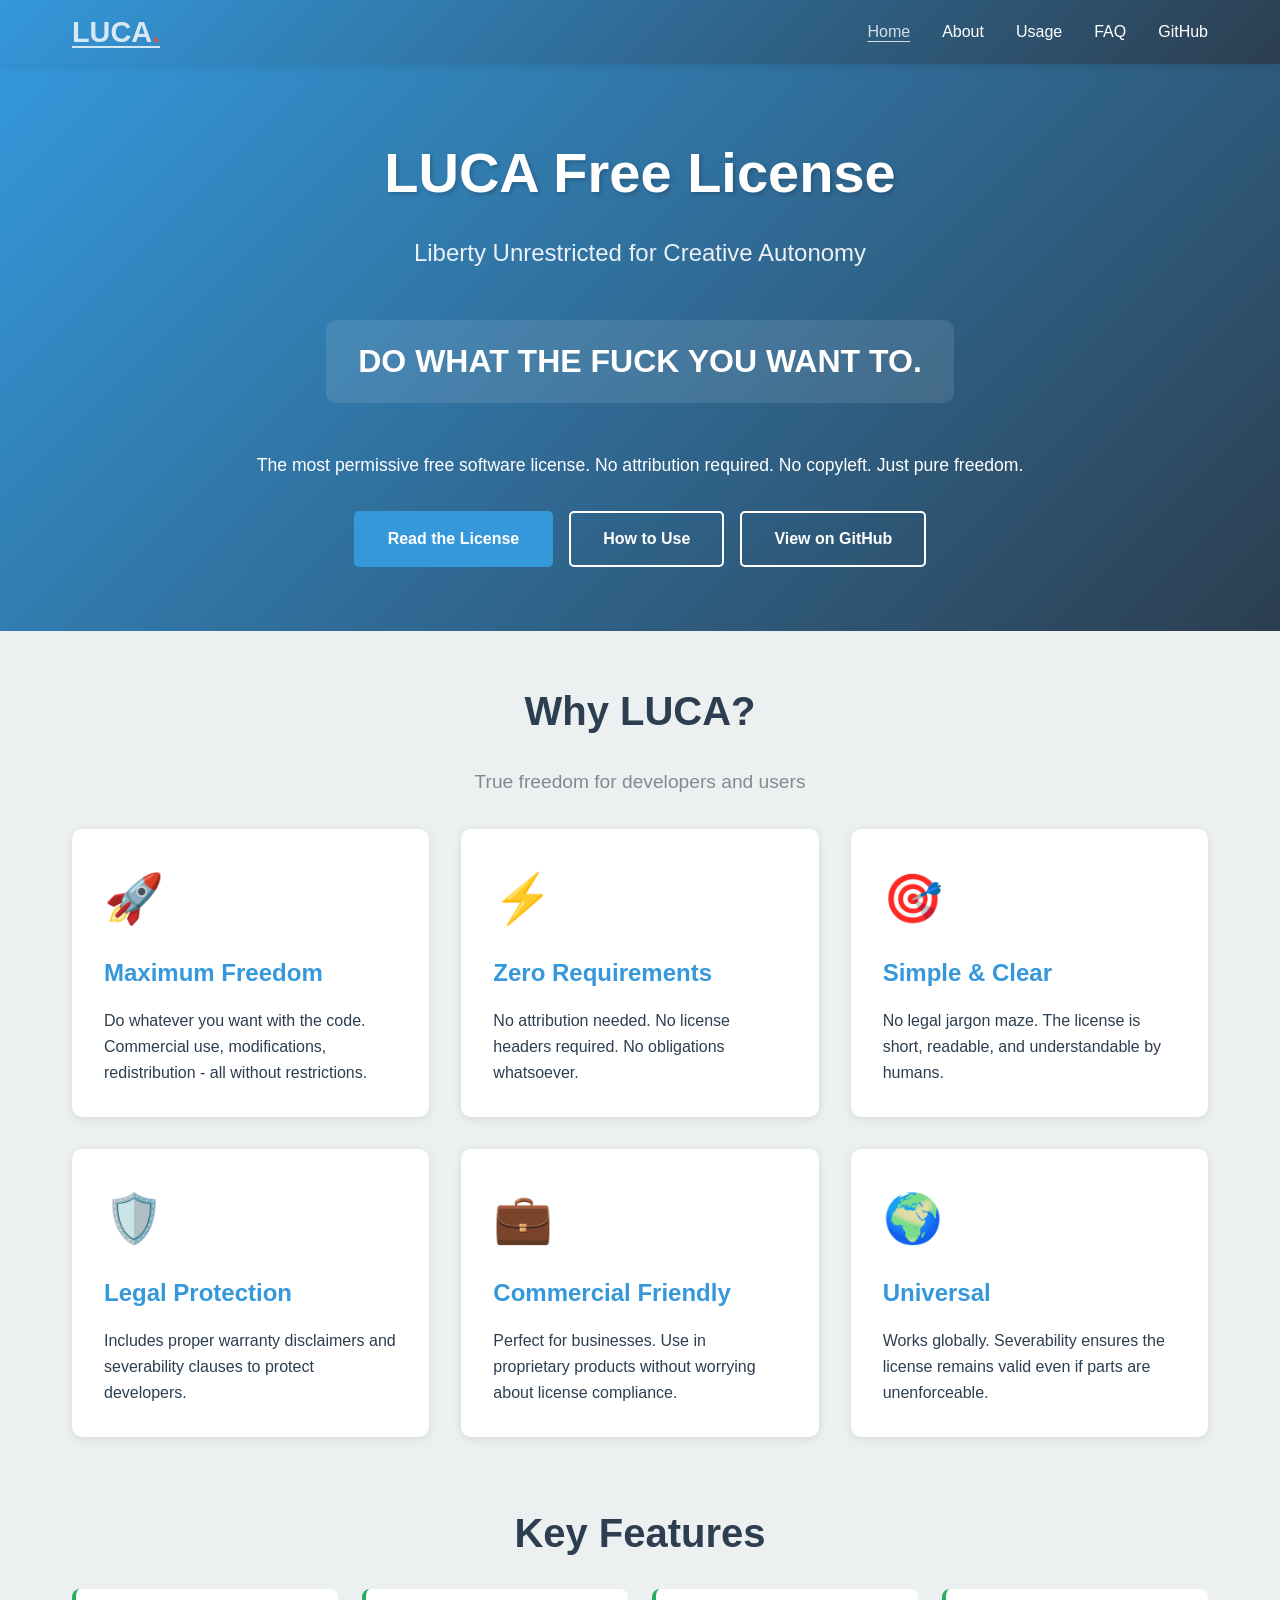
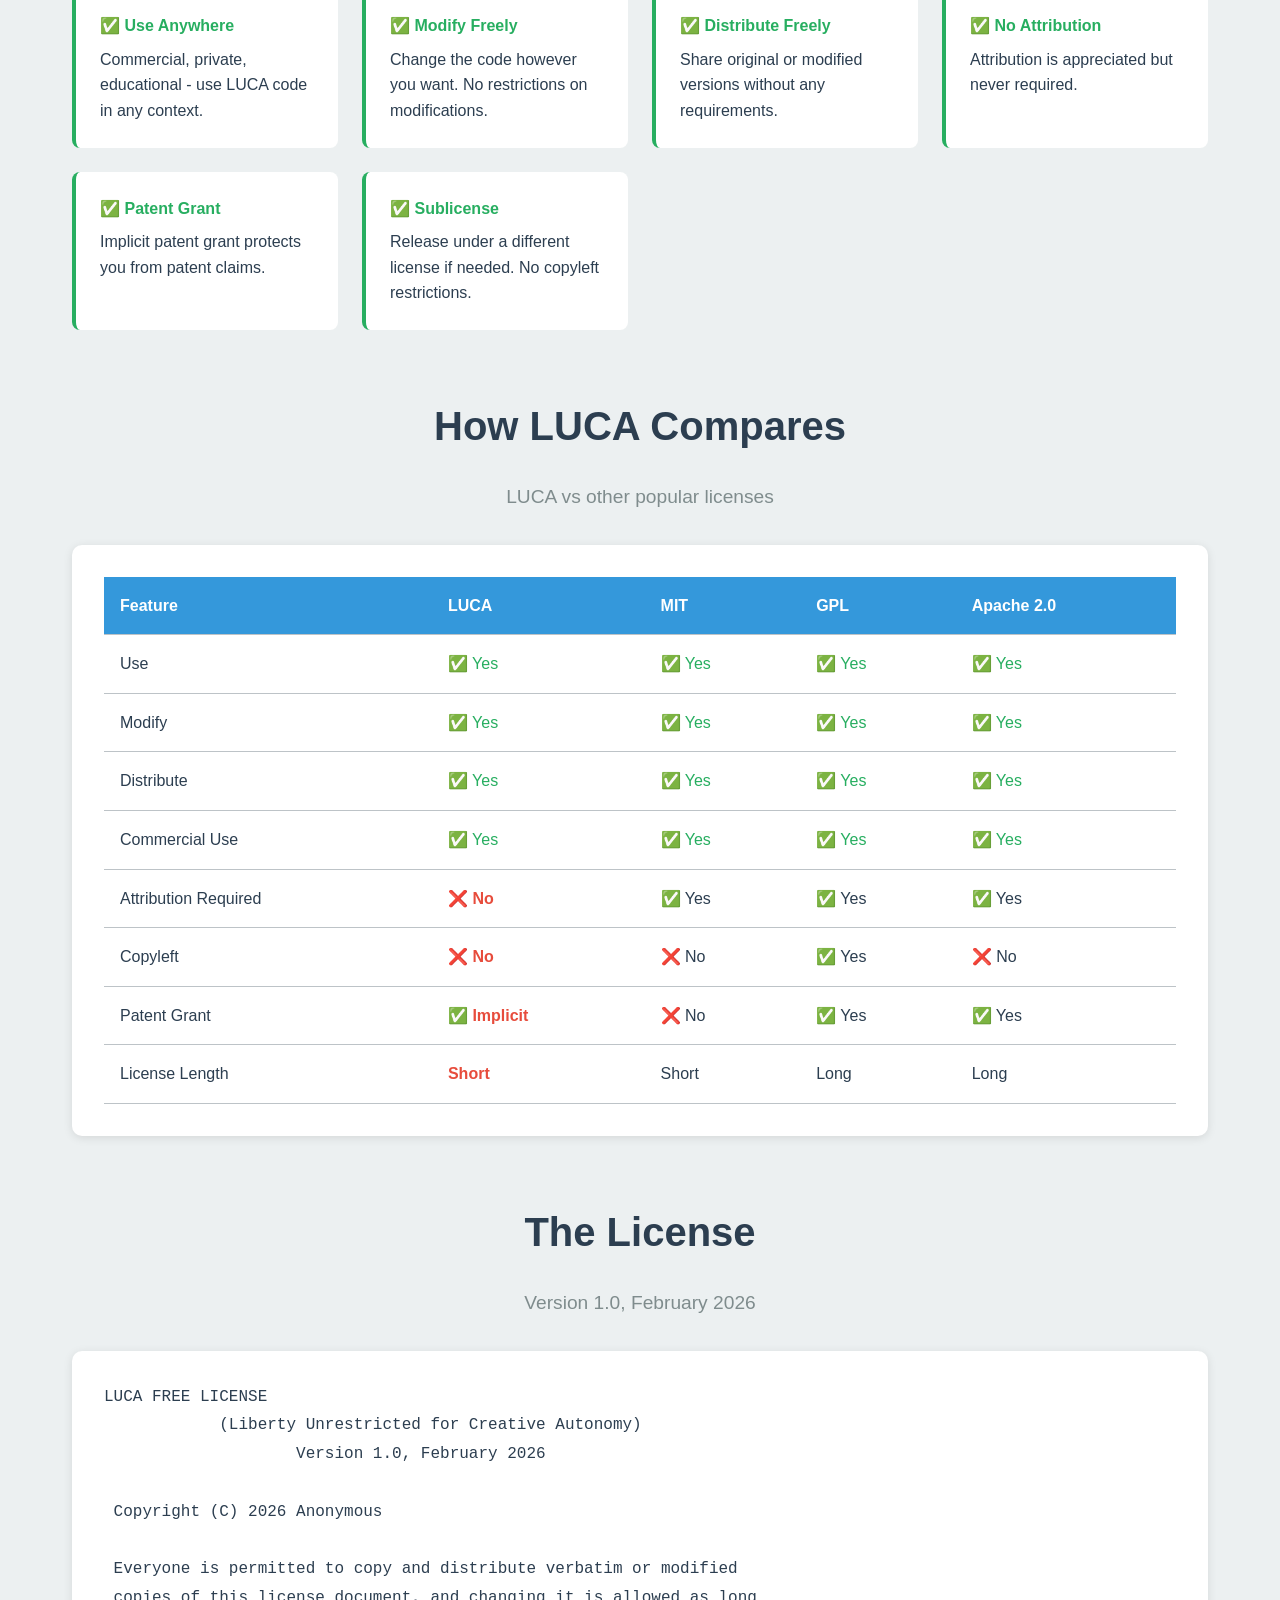
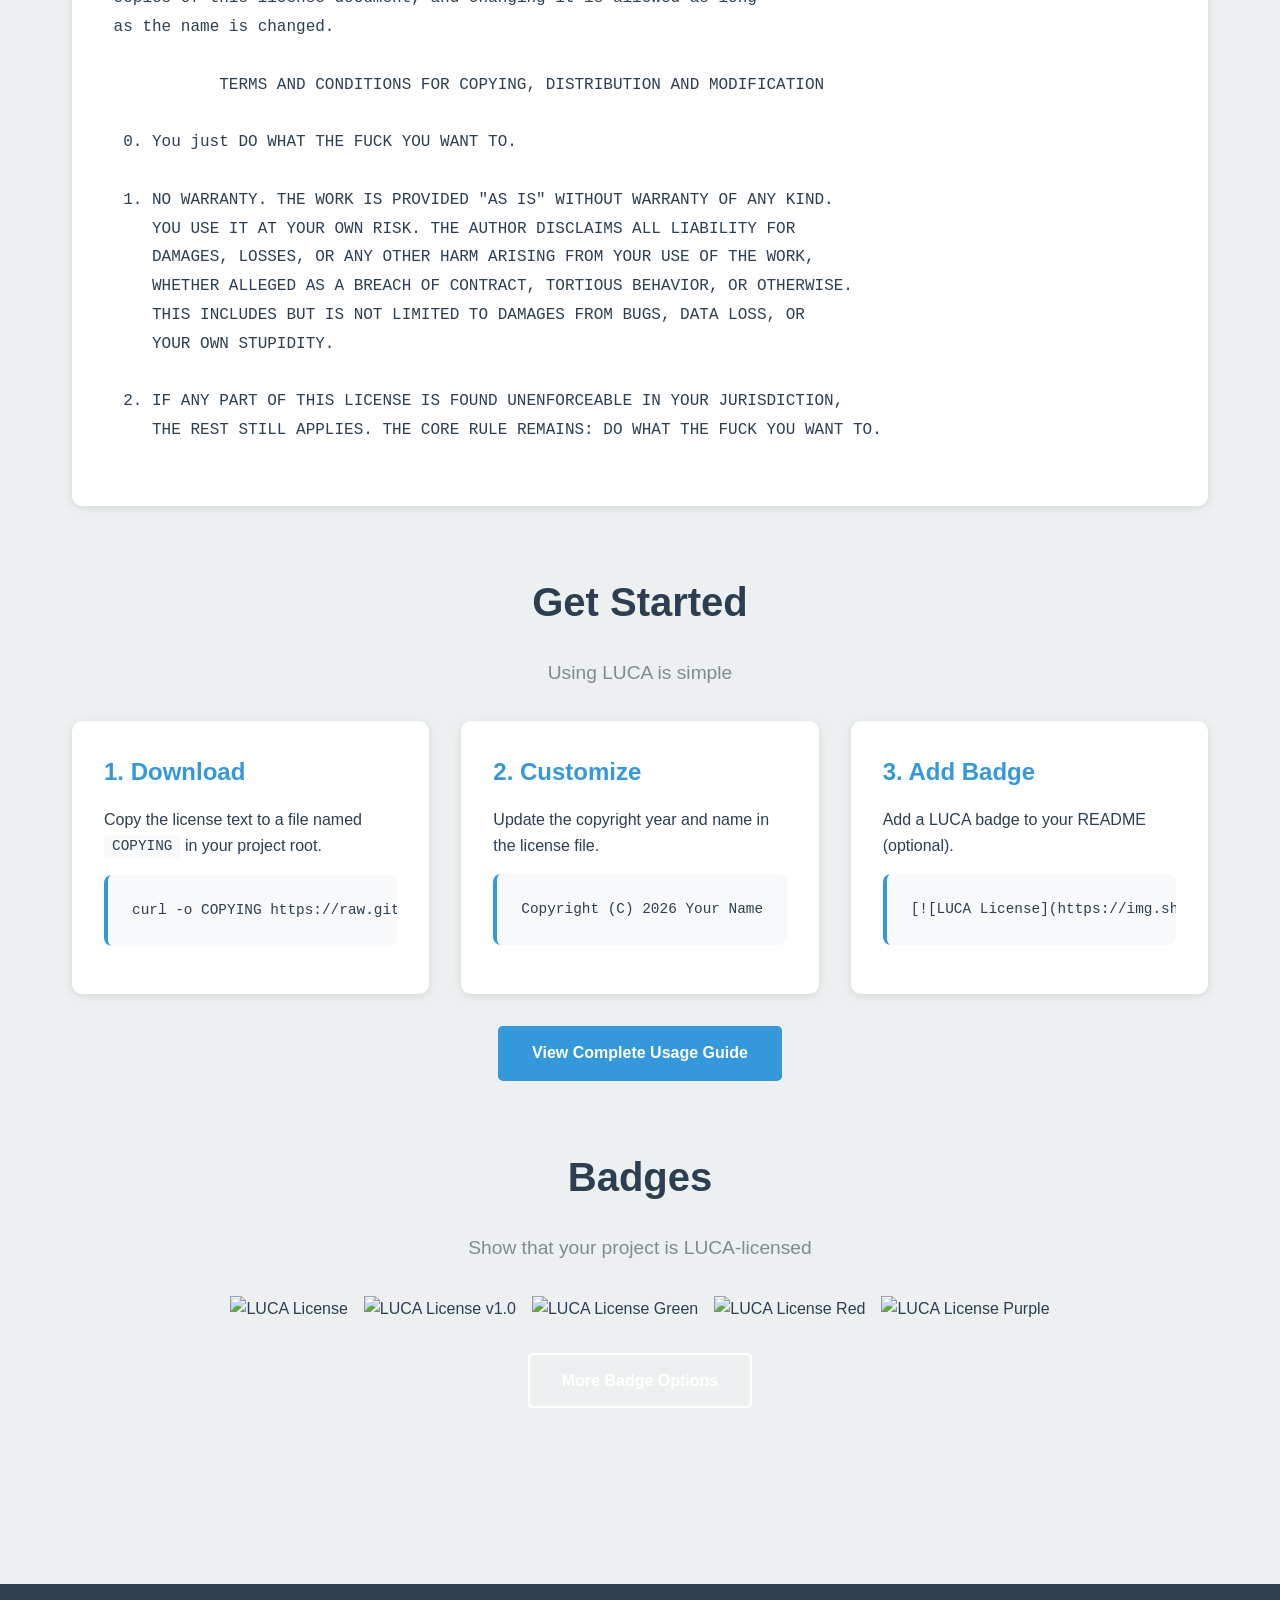
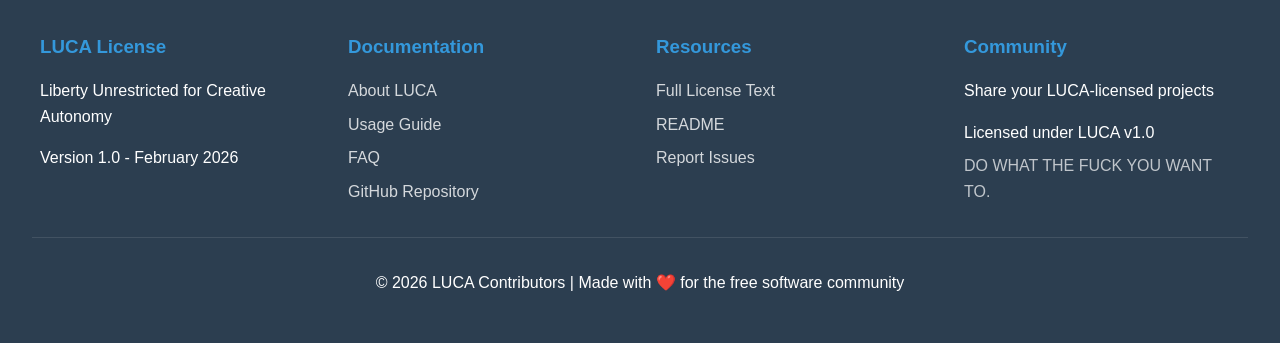
==== commit e5502caf: "Modernise frontend: mobile nav, dark mode, a11y, OG tags, security fixes, responsive CSS Co-authored" ====
--- a/docs/index.html
+++ b/docs/index.html
@@ -6,23 +6,40 @@
     <meta name="description" content="LUCA Free License - Liberty Unrestricted for Creative Autonomy. A permissive free software license with maximum freedom.">
     <meta name="keywords" content="LUCA, license, free software, open source, permissive license">
     <meta name="author" content="LUCA Contributors">
+    <!-- Open Graph -->
+    <meta property="og:type"        content="website">
+    <meta property="og:url"         content="https://druvx13.github.io/LUCA/">
+    <meta property="og:title"       content="LUCA Free License - Liberty Unrestricted for Creative Autonomy">
+    <meta property="og:description" content="The most permissive free software license. No attribution required. No copyleft. Just pure freedom.">
+    <!-- Twitter Card -->
+    <meta name="twitter:card"        content="summary">
+    <meta name="twitter:title"       content="LUCA Free License">
+    <meta name="twitter:description" content="The most permissive free software license. DO WHAT THE FUCK YOU WANT TO.">
     <title>LUCA Free License - Liberty Unrestricted for Creative Autonomy</title>
     <link rel="stylesheet" href="style.css">
 </head>
 <body>
+    <a href="#main-content" class="skip-link">Skip to main content</a>
+
     <header>
-        <nav>
-            <a href="index.html" class="logo">LUCA<span>.</span></a>
-            <ul>
+        <nav aria-label="Primary navigation">
+            <a href="index.html" class="logo" aria-label="LUCA home">LUCA<span>.</span></a>
+            <button class="hamburger" id="hamburger" aria-controls="nav-menu" aria-expanded="false" aria-label="Toggle navigation">
+                <span></span>
+                <span></span>
+                <span></span>
+            </button>
+            <ul id="nav-menu" role="list">
                 <li><a href="index.html">Home</a></li>
                 <li><a href="about.html">About</a></li>
                 <li><a href="usage.html">Usage</a></li>
                 <li><a href="faq.html">FAQ</a></li>
-                <li><a href="https://github.com/druvx13/LUCA" target="_blank">GitHub</a></li>
+                <li><a href="https://github.com/druvx13/LUCA" target="_blank" rel="noopener noreferrer">GitHub</a></li>
             </ul>
         </nav>
     </header>
 
+    <main id="main-content">
     <section class="hero">
         <h1>LUCA Free License</h1>
         <p class="subtitle">Liberty Unrestricted for Creative Autonomy</p>
@@ -35,7 +52,7 @@
         <div class="hero-buttons">
             <a href="#license" class="btn btn-primary">Read the License</a>
             <a href="usage.html" class="btn btn-secondary">How to Use</a>
-            <a href="https://github.com/druvx13/LUCA" class="btn btn-secondary" target="_blank">View on GitHub</a>
+            <a href="https://github.com/druvx13/LUCA" class="btn btn-secondary" target="_blank" rel="noopener noreferrer">View on GitHub</a>
         </div>
     </section>
 
@@ -260,169 +277,19 @@
             <p class="section-subtitle">Show that your project is LUCA-licensed</p>
             
             <div class="badges">
-                <img src="https://img.shields.io/badge/License-LUCA-blue.svg" alt="LUCA License">
-                <img src="https://img.shields.io/badge/License-LUCA%20v1.0-blue.svg" alt="LUCA License v1.0">
-                <img src="https://img.shields.io/badge/License-LUCA-green.svg" alt="LUCA License Green">
-                <img src="https://img.shields.io/badge/License-LUCA-red.svg" alt="LUCA License Red">
-                <img src="https://img.shields.io/badge/License-LUCA-purple.svg" alt="LUCA License Purple">
+                <img src="https://img.shields.io/badge/License-LUCA-blue.svg" alt="LUCA License" loading="lazy">
+                <img src="https://img.shields.io/badge/License-LUCA%20v1.0-blue.svg" alt="LUCA License v1.0" loading="lazy">
+                <img src="https://img.shields.io/badge/License-LUCA-green.svg" alt="LUCA License Green" loading="lazy">
+                <img src="https://img.shields.io/badge/License-LUCA-red.svg" alt="LUCA License Red" loading="lazy">
+                <img src="https://img.shields.io/badge/License-LUCA-purple.svg" alt="LUCA License Purple" loading="lazy">
             </div>
             
             <div class="text-center mt-2">
                 <a href="usage.html#badges" class="btn btn-secondary">More Badge Options</a>
             </div>
         </section>
-
-        <section class="section">
-            <h2 class="section-title">Platform Support</h2>
-            <p class="section-subtitle">LUCA works everywhere you code</p>
-            
-            <div class="cards">
-                <div class="card">
-                    <div class="card-icon">📦</div>
-                    <h3>Package Managers</h3>
-                    <p>npm, PyPI, crates.io, Maven, NuGet, RubyGems - all support LUCA</p>
-                </div>
-                
-                <div class="card">
-                    <div class="card-icon">🐳</div>
-                    <h3>Containers</h3>
-                    <p>Docker, Kubernetes - include LUCA in your containerized applications</p>
-                </div>
-                
-                <div class="card">
-                    <div class="card-icon">🔄</div>
-                    <h3>CI/CD</h3>
-                    <p>GitHub Actions, GitLab CI, Jenkins - automate license validation</p>
-                </div>
-                
-                <div class="card">
-                    <div class="card-icon">💻</div>
-                    <h3>IDEs</h3>
-                    <p>VS Code, IntelliJ, Eclipse - integrate LUCA into your workflow</p>
-                </div>
-                
-                <div class="card">
-                    <div class="card-icon">📱</div>
-                    <h3>Mobile</h3>
-                    <p>iOS, Android - use LUCA in mobile applications</p>
-                </div>
-                
-                <div class="card">
-                    <div class="card-icon">🌐</div>
-                    <h3>Web</h3>
-                    <p>Express, Django, Flask - perfect for web frameworks</p>
-                </div>
-            </div>
-        </section>
-
-        <section class="section">
-            <h2 class="section-title">Real-World Examples</h2>
-            <p class="section-subtitle">See how others use LUCA</p>
-            
-            <div class="features">
-                <div class="feature success">
-                    <h4>Open Source Libraries</h4>
-                    <p>Utility libraries that want maximum adoption without licensing barriers. Perfect for JSON parsers, image tools, and CLI utilities.</p>
-                </div>
-                
-                <div class="feature success">
-                    <h4>Educational Resources</h4>
-                    <p>Tutorial code and example projects where students shouldn't worry about complex licensing. Great for coding bootcamps and online courses.</p>
-                </div>
-                
-                <div class="feature success">
-                    <h4>Research Code</h4>
-                    <p>Academic researchers releasing code without administrative overhead. Ideal for data analysis scripts and algorithm implementations.</p>
-                </div>
-                
-                <div class="feature success">
-                    <h4>Internal Tools</h4>
-                    <p>Companies releasing internal tools to the community. Perfect for developer productivity tools and automation frameworks.</p>
-                </div>
-            </div>
-        </section>
-
-        <section class="section">
-            <h2 class="section-title">Best Practices</h2>
-            
-            <div style="display: grid; grid-template-columns: 1fr 1fr; gap: 2rem; margin-top: 2rem;">
-                <div>
-                    <h3 style="color: var(--success-color); margin-bottom: 1rem;">✅ Do</h3>
-                    <ul style="list-style: none; padding: 0;">
-                        <li style="padding: 0.5rem 0; border-bottom: 1px solid var(--border-color);">
-                            ✓ Include the COPYING file in your repository
-                        </li>
-                        <li style="padding: 0.5rem 0; border-bottom: 1px solid var(--border-color);">
-                            ✓ Add a license badge to your README for visibility
-                        </li>
-                        <li style="padding: 0.5rem 0; border-bottom: 1px solid var(--border-color);">
-                            ✓ Mention the license in your project description
-                        </li>
-                        <li style="padding: 0.5rem 0; border-bottom: 1px solid var(--border-color);">
-                            ✓ Keep the warranty disclaimer intact
-                        </li>
-                    </ul>
-                </div>
-                
-                <div>
-                    <h3 style="color: var(--error-color); margin-bottom: 1rem;">❌ Don't</h3>
-                    <ul style="list-style: none; padding: 0;">
-                        <li style="padding: 0.5rem 0; border-bottom: 1px solid var(--border-color);">
-                            ✗ Misrepresent LUCA as requiring attribution
-                        </li>
-                        <li style="padding: 0.5rem 0; border-bottom: 1px solid var(--border-color);">
-                            ✗ Remove the warranty disclaimer
-                        </li>
-                        <li style="padding: 0.5rem 0; border-bottom: 1px solid var(--border-color);">
-                            ✗ Claim LUCA is a copyleft license
-                        </li>
-                        <li style="padding: 0.5rem 0; border-bottom: 1px solid var(--border-color);">
-                            ✗ Make false claims about license requirements
-                        </li>
-                    </ul>
-                </div>
-            </div>
-        </section>
-
-        <section class="section">
-            <h2 class="section-title">Community</h2>
-            <p class="section-subtitle">Join the LUCA community</p>
-            
-            <div class="card" style="text-align: center; padding: 3rem;">
-                <p style="font-size: 1.2rem; margin-bottom: 2rem;">
-                    LUCA is maintained by the community and is itself LUCA-licensed.
-                </p>
-                
-                <div class="cards">
-                    <div class="card">
-                        <h3>⭐ Star on GitHub</h3>
-                        <p>Show your support by starring the repository</p>
-                    </div>
-                    
-                    <div class="card">
-                        <h3>📣 Share LUCA</h3>
-                        <p>Help spread the word about true software freedom</p>
-                    </div>
-                    
-                    <div class="card">
-                        <h3>🐛 Report Issues</h3>
-                        <p>Found a problem? Let us know on GitHub</p>
-                    </div>
-                    
-                    <div class="card">
-                        <h3>💡 Contribute</h3>
-                        <p>Improve documentation or share your ideas</p>
-                    </div>
-                </div>
-                
-                <div class="hero-buttons" style="margin-top: 2rem;">
-                    <a href="https://github.com/druvx13/LUCA" class="btn btn-primary" target="_blank">View on GitHub</a>
-                    <a href="https://github.com/druvx13/LUCA/issues" class="btn btn-secondary" target="_blank">Report Issue</a>
-                    <a href="https://github.com/druvx13/LUCA/discussions" class="btn btn-secondary" target="_blank">Discussions</a>
-                </div>
-            </div>
-        </section>
     </div>
+    </main>
 
     <footer>
         <div class="footer-content">
@@ -438,16 +305,16 @@
                     <li><a href="about.html">About LUCA</a></li>
                     <li><a href="usage.html">Usage Guide</a></li>
                     <li><a href="faq.html">FAQ</a></li>
-                    <li><a href="https://github.com/druvx13/LUCA">GitHub Repository</a></li>
+                    <li><a href="https://github.com/druvx13/LUCA" rel="noopener noreferrer">GitHub Repository</a></li>
                 </ul>
             </div>
             
             <div class="footer-section">
                 <h3>Resources</h3>
                 <ul>
-                    <li><a href="https://github.com/druvx13/LUCA/blob/main/COPYING">Full License Text</a></li>
-                    <li><a href="https://github.com/druvx13/LUCA/blob/main/README.md">README</a></li>
-                    <li><a href="https://github.com/druvx13/LUCA/issues">Report Issues</a></li>
+                    <li><a href="https://github.com/druvx13/LUCA/blob/main/COPYING" rel="noopener noreferrer">Full License Text</a></li>
+                    <li><a href="https://github.com/druvx13/LUCA/blob/main/README.md" rel="noopener noreferrer">README</a></li>
+                    <li><a href="https://github.com/druvx13/LUCA/issues" rel="noopener noreferrer">Report Issues</a></li>
                 </ul>
             </div>
             
@@ -463,5 +330,6 @@
             <p>&copy; 2026 LUCA Contributors | Made with ❤️ for the free software community</p>
         </div>
     </footer>
+    <script src="js/main.js"></script>
 </body>
 </html>
--- a/docs/style.css
+++ b/docs/style.css
@@ -1,5 +1,6 @@
 /* LUCA Free License Website Styles */
 
+/* ── Design tokens ── */
 :root {
     --primary-color: #3498db;
     --secondary-color: #2c3e50;
@@ -13,39 +14,95 @@
     --code-background: #f8f9fa;
     --shadow: 0 2px 10px rgba(0,0,0,0.1);
     --shadow-hover: 0 4px 20px rgba(0,0,0,0.15);
-}
-
-* {
+    --nav-height: 64px;
+    --radius: 10px;
+    --transition: 0.3s ease;
+    /* Hamburger: height(20px) / 2 - bar-height(3px) / 2 = 8.5px */
+    --hamburger-offset: 8.5px;
+}
+
+/* ── Dark mode ── */
+@media (prefers-color-scheme: dark) {
+    :root {
+        --background-color: #1a1e27;
+        --card-background: #242836;
+        --text-color: #e0e6f0;
+        --text-light: #9aa5b4;
+        --border-color: #3a4256;
+        --code-background: #1e2330;
+        --shadow: 0 2px 10px rgba(0,0,0,0.4);
+        --shadow-hover: 0 4px 20px rgba(0,0,0,0.5);
+    }
+}
+
+/* ── Reset ── */
+*,
+*::before,
+*::after {
     margin: 0;
     padding: 0;
     box-sizing: border-box;
 }
 
+/* ── Base ── */
+html {
+    scroll-behavior: smooth;
+}
+
 body {
-    font-family: -apple-system, BlinkMacSystemFont, 'Segoe UI', 'Roboto', 'Oxygen', 'Ubuntu', 'Cantarell', 'Fira Sans', 'Droid Sans', 'Helvetica Neue', sans-serif;
+    font-family: -apple-system, BlinkMacSystemFont, 'Segoe UI', Roboto, Oxygen, Ubuntu, Cantarell, 'Fira Sans', 'Droid Sans', 'Helvetica Neue', sans-serif;
     line-height: 1.6;
     color: var(--text-color);
     background-color: var(--background-color);
 }
 
-/* Header Styles */
+/* ── Skip-to-content ── */
+.skip-link {
+    position: absolute;
+    top: -9999px;
+    left: 1rem;
+    padding: 0.5rem 1rem;
+    background: var(--primary-color);
+    color: #fff;
+    border-radius: 0 0 var(--radius) var(--radius);
+    font-weight: bold;
+    text-decoration: none;
+    z-index: 9999;
+}
+
+.skip-link:focus {
+    top: 0;
+}
+
+/* ── Focus styles ── */
+:focus-visible {
+    outline: 3px solid var(--primary-color);
+    outline-offset: 3px;
+}
+
+/* ── Header / Nav ── */
 header {
     background: linear-gradient(135deg, var(--primary-color) 0%, var(--secondary-color) 100%);
     color: white;
-    padding: 1rem 0;
+    padding: 0;
     box-shadow: var(--shadow);
     position: sticky;
     top: 0;
     z-index: 1000;
+    height: var(--nav-height);
+    display: flex;
+    align-items: center;
 }
 
 nav {
     max-width: 1200px;
+    width: 100%;
     margin: 0 auto;
     padding: 0 2rem;
     display: flex;
     justify-content: space-between;
     align-items: center;
+    height: 100%;
 }
 
 .logo {
@@ -53,6 +110,7 @@
     font-weight: bold;
     text-decoration: none;
     color: white;
+    flex-shrink: 0;
 }
 
 .logo span {
@@ -63,20 +121,61 @@
     list-style: none;
     display: flex;
     gap: 2rem;
+    align-items: center;
 }
 
 nav a {
     color: white;
     text-decoration: none;
     font-weight: 500;
-    transition: opacity 0.3s;
-}
-
-nav a:hover {
+    transition: opacity var(--transition);
+}
+
+nav a:hover,
+nav a[aria-current="page"] {
     opacity: 0.8;
-}
-
-/* Hero Section */
+    text-decoration: underline;
+    text-underline-offset: 4px;
+}
+
+/* ── Hamburger button ── */
+.hamburger {
+    display: none;
+    flex-direction: column;
+    justify-content: space-between;
+    width: 28px;
+    height: 20px;
+    background: transparent;
+    border: none;
+    cursor: pointer;
+    padding: 0;
+    flex-shrink: 0;
+}
+
+.hamburger span {
+    display: block;
+    height: 3px;
+    width: 100%;
+    background: white;
+    border-radius: 3px;
+    transition: transform var(--transition), opacity var(--transition);
+    transform-origin: center;
+}
+
+.hamburger[aria-expanded="true"] span:nth-child(1) {
+    transform: translateY(var(--hamburger-offset)) rotate(45deg);
+}
+
+.hamburger[aria-expanded="true"] span:nth-child(2) {
+    opacity: 0;
+    transform: scaleX(0);
+}
+
+.hamburger[aria-expanded="true"] span:nth-child(3) {
+    transform: translateY(calc(-1 * var(--hamburger-offset))) rotate(-45deg);
+}
+
+/* ── Hero ── */
 .hero {
     background: linear-gradient(135deg, var(--primary-color) 0%, var(--secondary-color) 100%);
     color: white;
@@ -85,25 +184,27 @@
 }
 
 .hero h1 {
-    font-size: 3.5rem;
+    font-size: clamp(2rem, 6vw, 3.5rem);
     margin-bottom: 1rem;
     text-shadow: 2px 2px 4px rgba(0,0,0,0.2);
 }
 
 .hero .subtitle {
-    font-size: 1.5rem;
+    font-size: clamp(1.1rem, 3vw, 1.5rem);
     margin-bottom: 1rem;
     opacity: 0.9;
 }
 
 .hero .tagline {
-    font-size: 2rem;
+    font-size: clamp(1.2rem, 4vw, 2rem);
     font-weight: bold;
-    margin: 2rem 0;
+    margin: 2rem auto;
     padding: 1rem 2rem;
     background: rgba(255,255,255,0.1);
-    border-radius: 10px;
+    border-radius: var(--radius);
     display: inline-block;
+    max-width: 100%;
+    word-break: break-word;
 }
 
 .hero-buttons {
@@ -114,7 +215,7 @@
     flex-wrap: wrap;
 }
 
-/* Buttons */
+/* ── Buttons ── */
 .btn {
     display: inline-block;
     padding: 0.8rem 2rem;
@@ -123,7 +224,7 @@
     text-decoration: none;
     border-radius: 5px;
     font-weight: bold;
-    transition: all 0.3s;
+    transition: transform var(--transition), box-shadow var(--transition);
     border: 2px solid transparent;
 }
 
@@ -140,7 +241,7 @@
 .btn-secondary {
     background: transparent;
     color: white;
-    border: 2px solid white;
+    border-color: white;
 }
 
 .btn-accent {
@@ -148,7 +249,7 @@
     color: white;
 }
 
-/* Main Content */
+/* ── Main content wrapper ── */
 .container {
     max-width: 1200px;
     margin: 0 auto;
@@ -160,10 +261,16 @@
 }
 
 .section-title {
-    font-size: 2.5rem;
+    font-size: clamp(1.8rem, 4vw, 2.5rem);
     margin-bottom: 1.5rem;
     color: var(--secondary-color);
     text-align: center;
+}
+
+@media (prefers-color-scheme: dark) {
+    .section-title {
+        color: var(--text-color);
+    }
 }
 
 .section-subtitle {
@@ -173,10 +280,10 @@
     margin-bottom: 2rem;
 }
 
-/* Cards */
+/* ── Cards ── */
 .cards {
     display: grid;
-    grid-template-columns: repeat(auto-fit, minmax(300px, 1fr));
+    grid-template-columns: repeat(auto-fit, minmax(min(300px, 100%), 1fr));
     gap: 2rem;
     margin-top: 2rem;
 }
@@ -184,9 +291,9 @@
 .card {
     background: var(--card-background);
     padding: 2rem;
-    border-radius: 10px;
+    border-radius: var(--radius);
     box-shadow: var(--shadow);
-    transition: all 0.3s;
+    transition: transform var(--transition), box-shadow var(--transition);
 }
 
 .card:hover {
@@ -205,10 +312,10 @@
     margin-bottom: 1rem;
 }
 
-/* Features */
+/* ── Features ── */
 .features {
     display: grid;
-    grid-template-columns: repeat(auto-fit, minmax(250px, 1fr));
+    grid-template-columns: repeat(auto-fit, minmax(min(250px, 100%), 1fr));
     gap: 1.5rem;
 }
 
@@ -216,7 +323,7 @@
     background: var(--card-background);
     padding: 1.5rem;
     border-radius: 8px;
-    border-left: 4px solid var(--primary-color);
+    border-inline-start: 4px solid var(--primary-color);
 }
 
 .feature h4 {
@@ -225,25 +332,35 @@
 }
 
 .feature.success {
-    border-left-color: var(--success-color);
+    border-inline-start-color: var(--success-color);
 }
 
 .feature.success h4 {
     color: var(--success-color);
 }
 
-/* Comparison Table */
+/* ── Two-column responsive grid ── */
+.two-col-grid {
+    display: grid;
+    grid-template-columns: 1fr 1fr;
+    gap: 2rem;
+    margin-top: 2rem;
+}
+
+/* ── Comparison Table ── */
 .table-container {
     overflow-x: auto;
     background: var(--card-background);
     padding: 2rem;
-    border-radius: 10px;
+    border-radius: var(--radius);
     box-shadow: var(--shadow);
+    -webkit-overflow-scrolling: touch;
 }
 
 table {
     width: 100%;
     border-collapse: collapse;
+    min-width: 480px;
 }
 
 th, td {
@@ -262,18 +379,19 @@
     background: var(--code-background);
 }
 
-/* Code Blocks */
+/* ── Code blocks ── */
 pre {
     background: var(--code-background);
     padding: 1.5rem;
     border-radius: 8px;
     overflow-x: auto;
-    border-left: 4px solid var(--primary-color);
+    border-inline-start: 4px solid var(--primary-color);
     margin: 1rem 0;
+    -webkit-overflow-scrolling: touch;
 }
 
 code {
-    font-family: 'Courier New', Courier, monospace;
+    font-family: ui-monospace, 'SFMono-Regular', Menlo, Monaco, Consolas, 'Liberation Mono', 'Courier New', monospace;
     background: var(--code-background);
     padding: 0.2rem 0.5rem;
     border-radius: 3px;
@@ -285,24 +403,27 @@
     padding: 0;
 }
 
-/* License Text */
+/* ── License text ── */
 .license-text {
     background: var(--card-background);
     padding: 2rem;
-    border-radius: 10px;
+    border-radius: var(--radius);
     box-shadow: var(--shadow);
-    font-family: 'Courier New', Courier, monospace;
+    font-family: ui-monospace, 'SFMono-Regular', Menlo, Monaco, Consolas, 'Liberation Mono', 'Courier New', monospace;
     white-space: pre-wrap;
     line-height: 1.8;
-}
-
-/* Badges */
+    overflow-x: auto;
+    -webkit-overflow-scrolling: touch;
+}
+
+/* ── Badges ── */
 .badges {
     display: flex;
     gap: 1rem;
     flex-wrap: wrap;
     margin: 2rem 0;
     justify-content: center;
+    align-items: center;
 }
 
 .badge {
@@ -314,7 +435,7 @@
     font-weight: bold;
 }
 
-/* FAQ */
+/* ── FAQ ── */
 .faq-item {
     background: var(--card-background);
     padding: 1.5rem;
@@ -332,7 +453,7 @@
     color: var(--accent-color);
 }
 
-/* Footer */
+/* ── Footer ── */
 footer {
     background: var(--secondary-color);
     color: white;
@@ -344,7 +465,7 @@
     max-width: 1200px;
     margin: 0 auto;
     display: grid;
-    grid-template-columns: repeat(auto-fit, minmax(250px, 1fr));
+    grid-template-columns: repeat(auto-fit, minmax(min(250px, 100%), 1fr));
     gap: 2rem;
 }
 
@@ -357,11 +478,15 @@
     list-style: none;
 }
 
+.footer-section li + li {
+    margin-top: 0.5rem;
+}
+
 .footer-section a {
     color: white;
     text-decoration: none;
     opacity: 0.8;
-    transition: opacity 0.3s;
+    transition: opacity var(--transition);
 }
 
 .footer-section a:hover {
@@ -375,87 +500,168 @@
     border-top: 1px solid rgba(255,255,255,0.1);
 }
 
-/* Responsive */
+/* ── Utility classes ── */
+.text-center { text-align: center; }
+.mt-2        { margin-top: 2rem; }
+.mb-2        { margin-bottom: 2rem; }
+
+.highlight {
+    color: var(--accent-color);
+    font-weight: bold;
+}
+
+.success-text {
+    color: var(--success-color);
+}
+
+/* ── Scroll-triggered animations ── */
+@keyframes fadeInUp {
+    from {
+        opacity: 0;
+        transform: translateY(20px);
+    }
+    to {
+        opacity: 1;
+        transform: translateY(0);
+    }
+}
+
+.fade-in {
+    animation: fadeInUp 0.6s ease-out both;
+}
+
+.fade-in-scroll {
+    opacity: 0;
+    transform: translateY(16px);
+    transition: opacity 0.5s ease, transform 0.5s ease;
+}
+
+.fade-in-scroll.visible {
+    opacity: 1;
+    transform: none;
+}
+
+/* ── Check / Cross icons ── */
+.icon-check::before { content: "✅ "; }
+.icon-cross::before { content: "❌ "; }
+.icon-info::before  { content: "ℹ️ "; }
+
+/* ── Reduced motion ── */
+@media (prefers-reduced-motion: reduce) {
+    *,
+    *::before,
+    *::after {
+        animation-duration: 0.01ms !important;
+        animation-iteration-count: 1 !important;
+        transition-duration: 0.01ms !important;
+        scroll-behavior: auto !important;
+    }
+
+    .fade-in-scroll {
+        opacity: 1;
+        transform: translateY(0);
+    }
+}
+
+/* ── Tablet breakpoint ── */
+@media (max-width: 1024px) {
+    .cards {
+        grid-template-columns: repeat(auto-fit, minmax(min(260px, 100%), 1fr));
+    }
+}
+
+/* ── Mobile breakpoint ── */
 @media (max-width: 768px) {
-    .hero h1 {
-        font-size: 2.5rem;
-    }
-    
-    .hero .subtitle {
-        font-size: 1.2rem;
-    }
-    
-    .hero .tagline {
-        font-size: 1.5rem;
-    }
-    
-    nav ul {
-        gap: 1rem;
-    }
-    
-    .cards {
+    /* Hamburger visible, nav hidden behind overlay */
+    .hamburger {
+        display: flex;
+    }
+
+    #nav-menu {
+        position: fixed;
+        inset-block-start: var(--nav-height);
+        inset-inline-end: 0;
+        width: min(280px, 90vw);
+        height: calc(100dvh - var(--nav-height));
+        background: var(--secondary-color);
+        flex-direction: column;
+        align-items: flex-start;
+        padding: 1.5rem;
+        gap: 0.25rem;
+        overflow-y: auto;
+        transform: translateX(100%);
+        transition: transform var(--transition);
+        box-shadow: -4px 0 20px rgba(0,0,0,0.25);
+    }
+
+    #nav-menu.open {
+        transform: translateX(0);
+    }
+
+    #nav-menu li {
+        width: 100%;
+    }
+
+    #nav-menu a {
+        display: block;
+        padding: 0.75rem 1rem;
+        border-radius: 6px;
+        font-size: 1.1rem;
+    }
+
+    #nav-menu a:hover {
+        background: rgba(255,255,255,0.1);
+        opacity: 1;
+    }
+
+    /* Layout */
+    .two-col-grid {
         grid-template-columns: 1fr;
     }
-    
+
+    .hero {
+        padding: 2.5rem 1.25rem;
+    }
+
     .hero-buttons {
         flex-direction: column;
         align-items: center;
     }
-    
+
     .btn {
         width: 100%;
         max-width: 300px;
         text-align: center;
     }
-}
-
-/* Utility Classes */
-.text-center {
-    text-align: center;
-}
-
-.mt-2 {
-    margin-top: 2rem;
-}
-
-.mb-2 {
-    margin-bottom: 2rem;
-}
-
-.highlight {
-    color: var(--accent-color);
-    font-weight: bold;
-}
-
-.success-text {
-    color: var(--success-color);
-}
-
-/* Animations */
-@keyframes fadeIn {
-    from {
-        opacity: 0;
-        transform: translateY(20px);
-    }
-    to {
-        opacity: 1;
-        transform: translateY(0);
-    }
-}
-
-.fade-in {
-    animation: fadeIn 0.6s ease-out;
-}
-
-/* Check/Cross Icons */
-.icon-check::before {
-    content: "✅ ";
-}
-
-.icon-cross::before {
-    content: "❌ ";
-}
-
-.icon-info::before {
-    content: "ℹ️ ";
-}
+
+    .container {
+        padding: 2rem 1.25rem;
+    }
+
+    .table-container {
+        padding: 1rem;
+    }
+}
+
+/* ── Small mobile ── */
+@media (max-width: 480px) {
+    nav {
+        padding: 0 1rem;
+    }
+
+    .logo {
+        font-size: 1.4rem;
+    }
+
+    .hero .tagline {
+        padding: 0.75rem 1rem;
+    }
+
+    .cards {
+        gap: 1rem;
+    }
+
+    .features {
+        gap: 1rem;
+    }
+}
